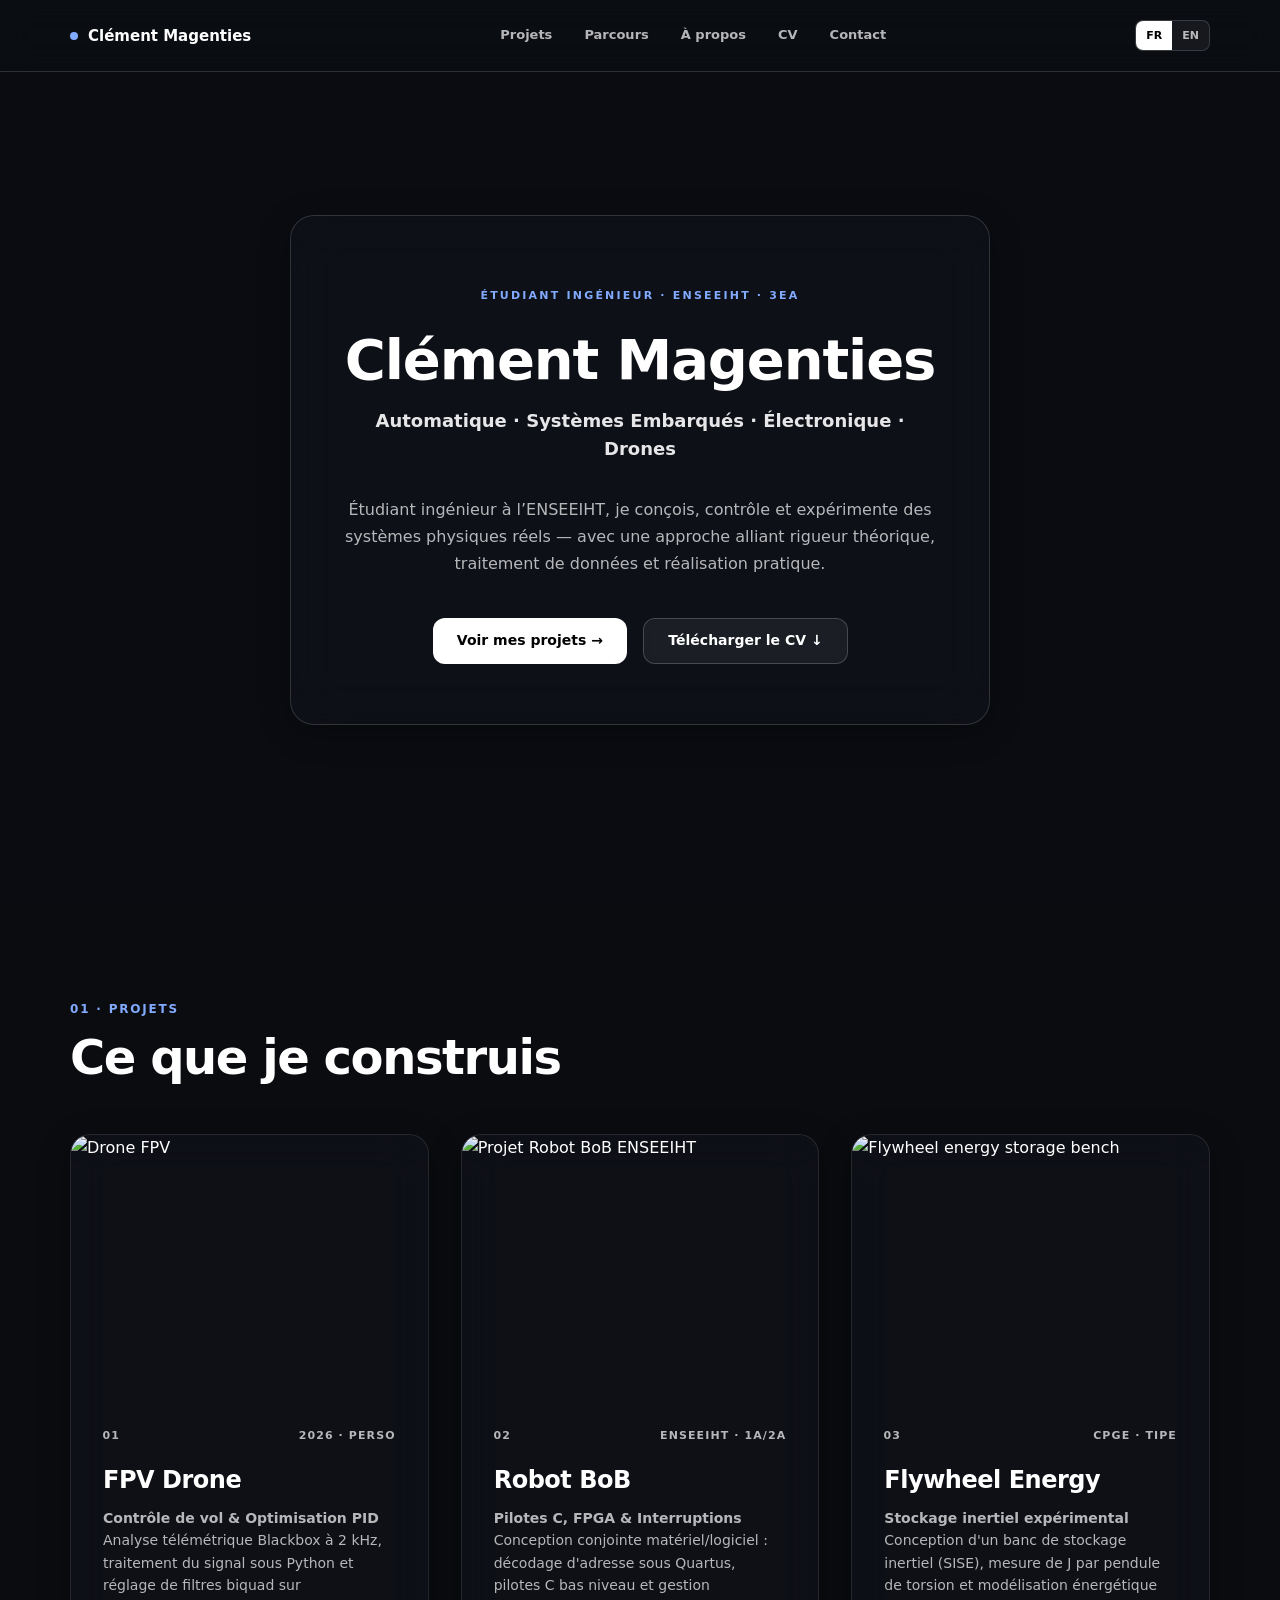
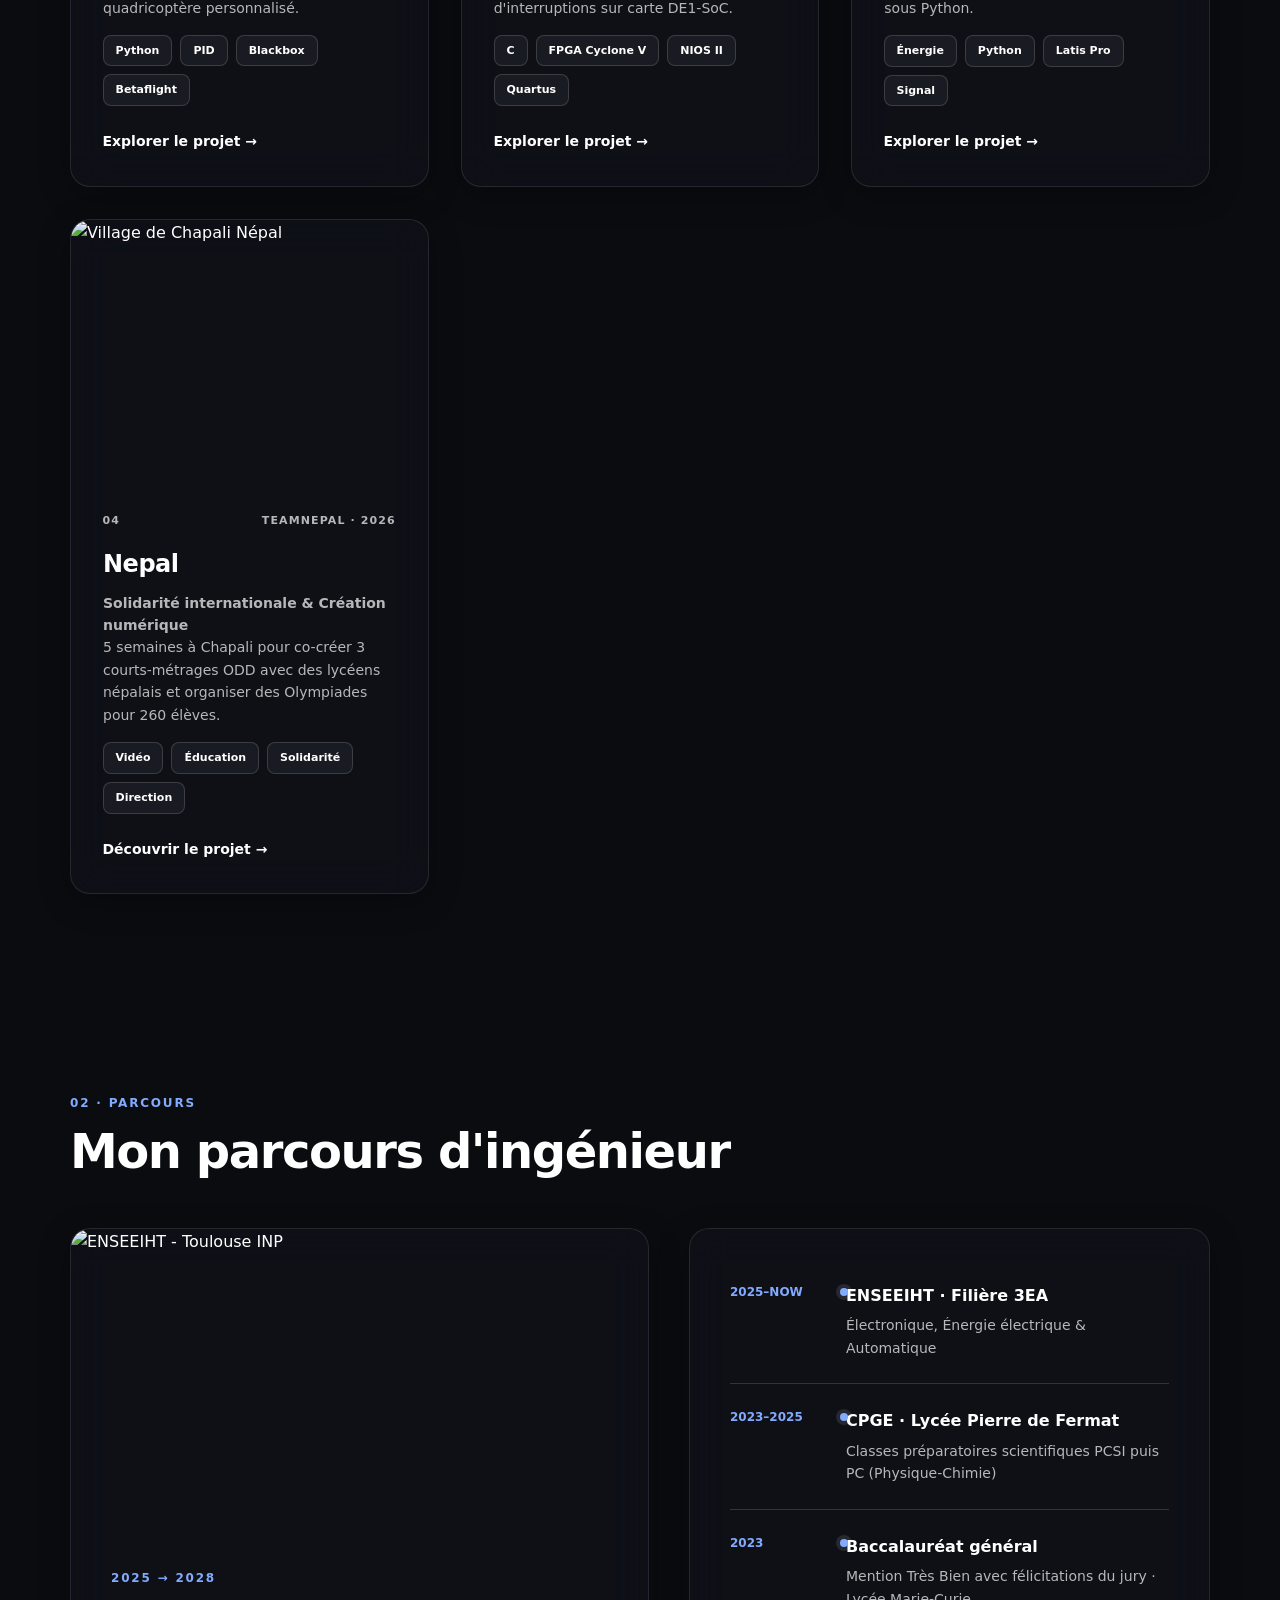
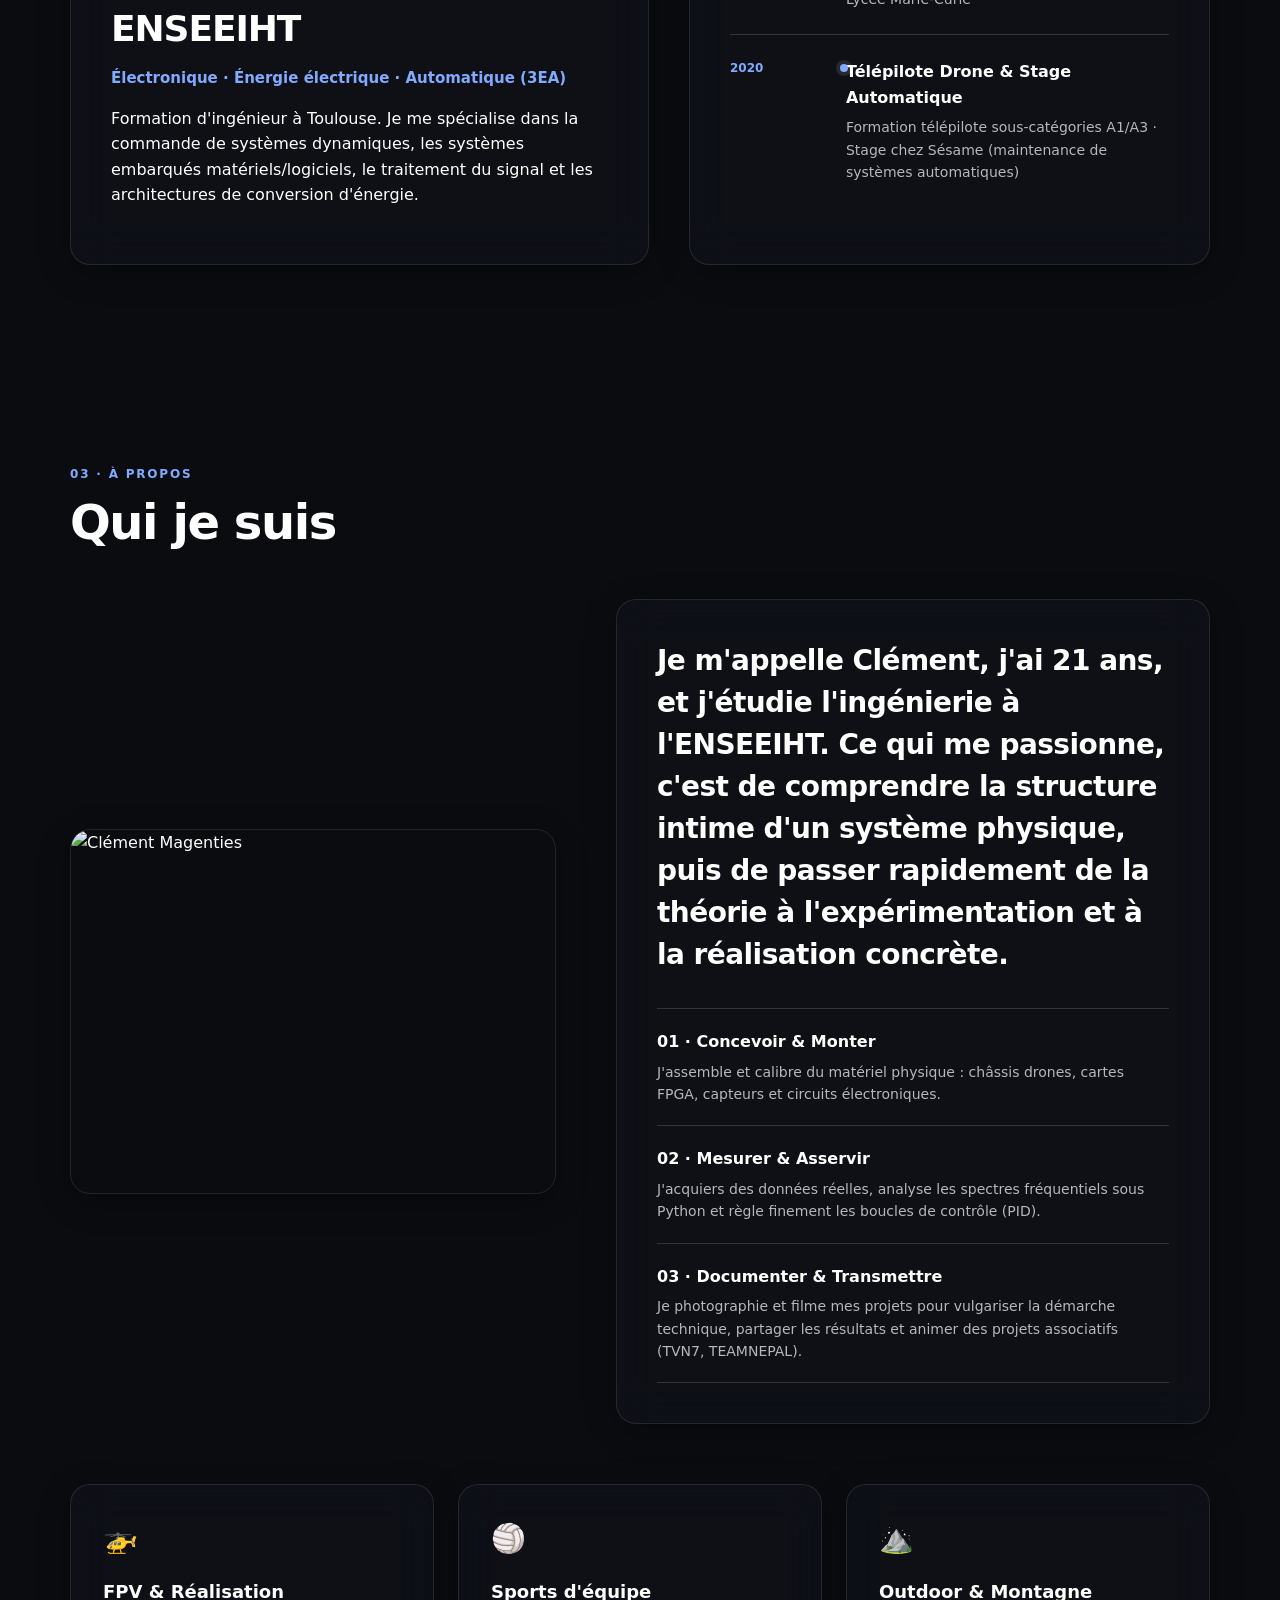
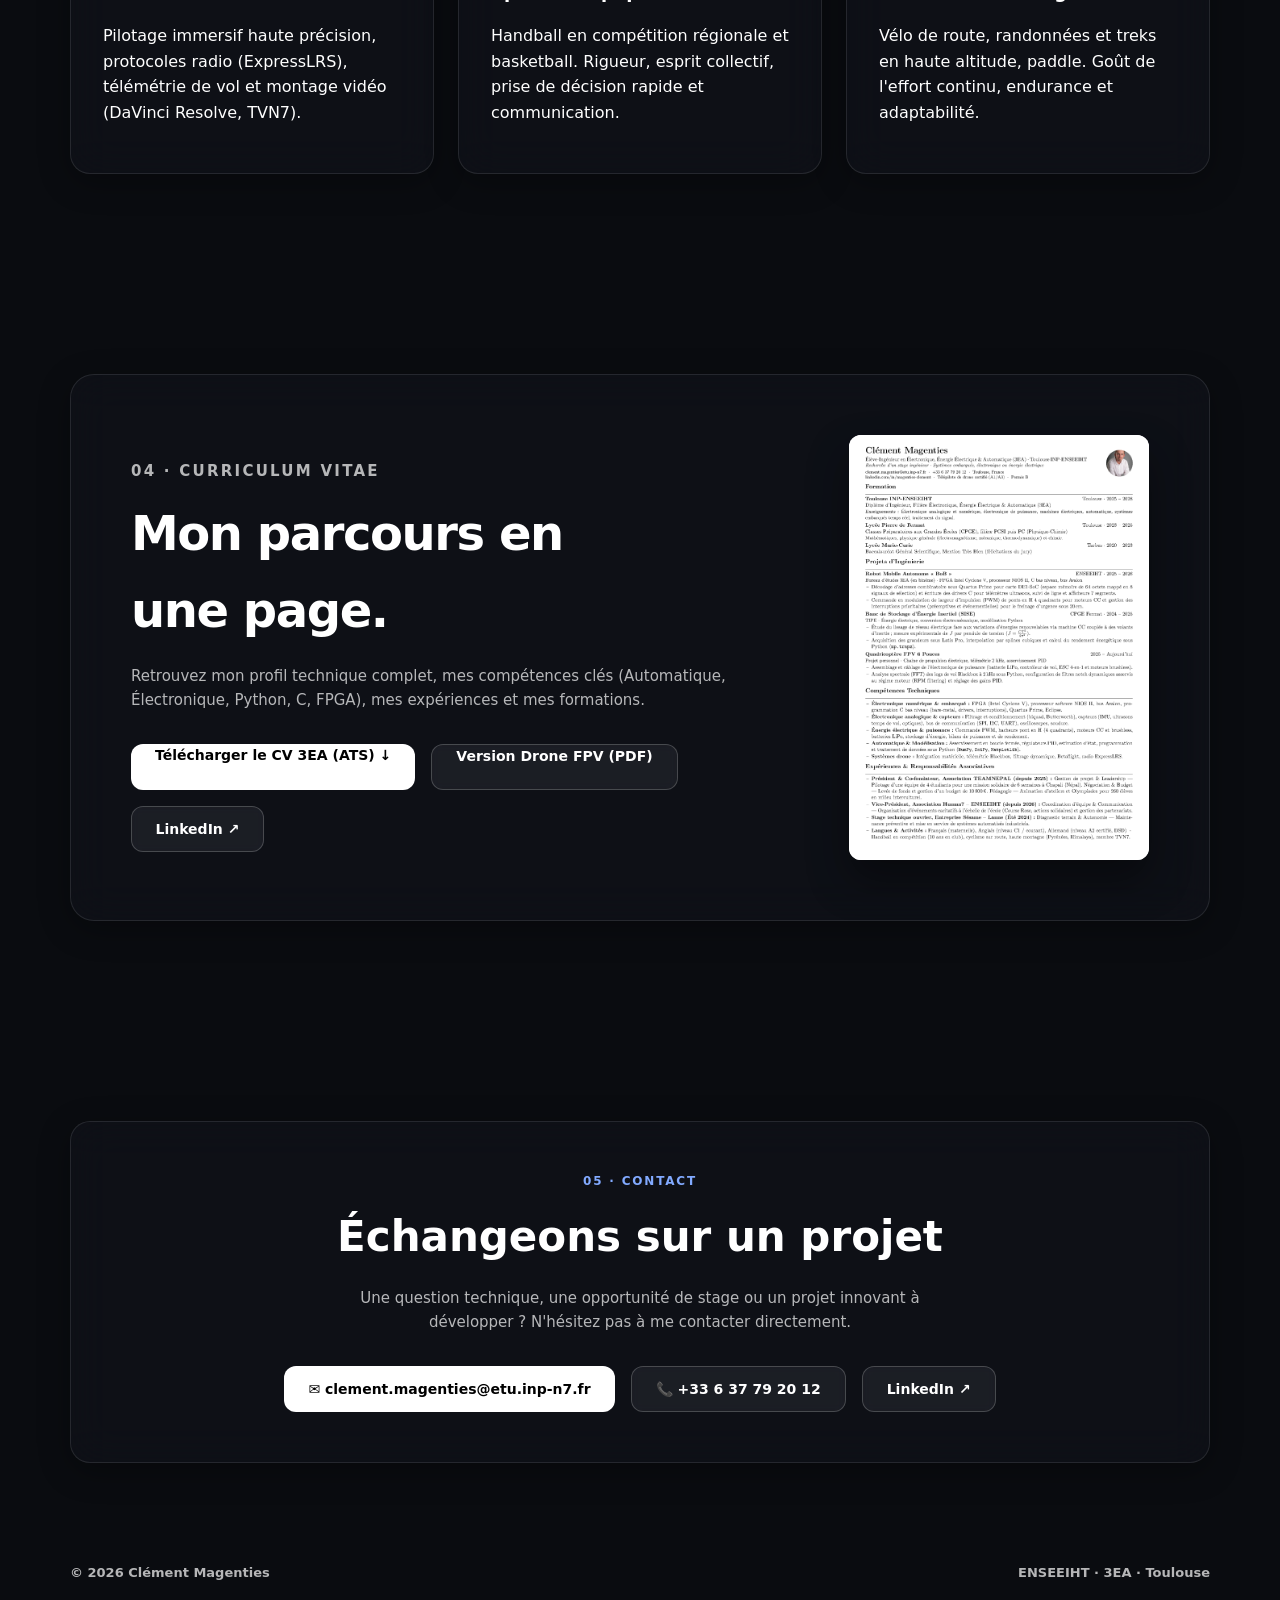
==== index.html @ 6affaea2 "Add files via upload" ====
<!doctype html>
<html lang="fr" class="lang-fr">
<head>
  <meta charset="utf-8">
  <meta name="viewport" content="width=device-width,initial-scale=1">
  <meta name="description" content="Portfolio de Clément Magenties — étudiant ingénieur à l'ENSEEIHT, 3EA. Automatique, systèmes embarqués, énergie et drones.">
  <title>Clément Magenties — Engineering Portfolio</title>
  <link rel="stylesheet" href="style.css">
</head>

<body>
  <!-- FOND VIDÉO GLOBAL -->
  <div class="site-bg">
    <video autoplay loop muted playsinline class="bg-video">
      <source src="mavideo.mp4" type="video/mp4">
    </video>
    <div class="bg-overlay"></div>
  </div>

  <header class="site-header">
    <a class="brand" href="#home" aria-label="Accueil">
      <span class="brand__dot"></span>
      <span>Clément Magenties</span>
    </a>
    <nav class="nav" aria-label="Navigation principale">
      <a href="#projects"><span data-lang="fr">Projets</span><span data-lang="en">Projects</span></a>
      <a href="#journey"><span data-lang="fr">Parcours</span><span data-lang="en">Journey</span></a>
      <a href="#about"><span data-lang="fr">À propos</span><span data-lang="en">About</span></a>
      <a href="#cv"><span data-lang="fr">CV</span><span data-lang="en">Resume</span></a>
      <a href="#contact"><span data-lang="fr">Contact</span><span data-lang="en">Contact</span></a>
    </nav>
    <div class="nav-actions">
      <div class="lang-switch" role="group" aria-label="Language switch">
        <button class="lang-btn" data-lang-switch="fr" aria-pressed="true">FR</button>
        <button class="lang-btn" data-lang-switch="en" aria-pressed="false">EN</button>
      </div>
    </div>
  </header>

  <main id="home">
    <!-- HERO -->
    <section class="hero-fullscreen">
      <div class="hero-glass reveal">
        <p class="hero__eyebrow">
          <span data-lang="fr">Étudiant Ingénieur · ENSEEIHT · 3EA</span>
          <span data-lang="en">Engineering Student · ENSEEIHT · 3EA</span>
        </p>
        
        <h1 class="hero__name">Clément Magenties</h1>
        
        <p class="hero__skills">
          <span data-lang="fr">Automatique · Systèmes Embarqués · Électronique · Drones</span>
          <span data-lang="en">Control Theory · Embedded Systems · Electronics · Drones</span>
        </p>

        <p class="hero__text">
          <span data-lang="fr">Étudiant ingénieur à l’ENSEEIHT, je conçois, contrôle et expérimente des systèmes physiques réels — avec une approche alliant rigueur théorique, traitement de données et réalisation pratique.</span>
          <span data-lang="en">Engineering student at ENSEEIHT, I design, control, and experiment with real-world physical systems — combining theoretical modeling, data processing, and hands-on implementation.</span>
        </p>

        <div class="hero__actions">
          <a class="button button--primary" href="#projects">
            <span data-lang="fr">Voir mes projets →</span><span data-lang="en">Explore my projects →</span>
          </a>
          <a class="button button--secondary" href="#cv">
            <span data-lang="fr">Télécharger le CV ↓</span><span data-lang="en">View Resume ↓</span>
          </a>
        </div>
      </div>
    </section>

    <!-- PROJETS -->
    <section id="projects" class="section projects">
      <div class="section-heading reveal">
        <p class="eyebrow">01 · <span data-lang="fr">PROJETS</span><span data-lang="en">PROJECTS</span></p>
        <h2><span data-lang="fr">Ce que je construis</span><span data-lang="en">What I build</span></h2>
      </div>

      <div class="projects-grid">
        <!-- 01 : FPV Drone -->
        <article class="project-card glass-panel reveal">
          <a class="project-card__media" href="drone.html" aria-label="Projet Drone FPV">
            <img src="https://images.unsplash.com/photo-1581458925206-8d197607a9ee?auto=format&fit=crop&w=800&q=80" alt="Drone FPV">
          </a>
          <div class="project-card__body">
            <div class="project-card__meta"><span>01</span><span>2026 · PERSO</span></div>
            <h3>FPV Drone</h3>
            <p class="project-card__subtitle">
              <span data-lang="fr">Contrôle de vol & Optimisation PID</span>
              <span data-lang="en">Flight Control & PID Optimization</span>
            </p>
            <p>
              <span data-lang="fr">Analyse télémétrique Blackbox à 2 kHz, traitement du signal sous Python et réglage de filtres biquad sur quadricoptère personnalisé.</span>
              <span data-lang="en">2 kHz Blackbox telemetry analysis, Python signal processing, and biquad filter tuning on a custom quadcopter.</span>
            </p>
            <div class="tags">
              <span>Python</span>
              <span>PID</span>
              <span>Blackbox</span>
              <span>Betaflight</span>
            </div>
            <a class="text-link" href="drone.html">
              <span data-lang="fr">Explorer le projet →</span>
              <span data-lang="en">Explore project →</span>
            </a>
          </div>
        </article>

        <!-- 02 : Robot BoB -->
        <article class="project-card glass-panel reveal reveal--delay">
          <a class="project-card__media" href="c-project.html" aria-label="Projet Robot BoB">
            <img src="robot_bob.jpg" alt="Projet Robot BoB ENSEEIHT">
          </a>
          <div class="project-card__body">
            <div class="project-card__meta"><span>02</span><span>ENSEEIHT · 1A/2A</span></div>
            <h3>Robot BoB</h3>
            <p class="project-card__subtitle">
              <span data-lang="fr">Pilotes C, FPGA & Interruptions</span>
              <span data-lang="en">Low-Level C Drivers, FPGA & Interrupts</span>
            </p>
            <p>
              <span data-lang="fr">Conception conjointe matériel/logiciel : décodage d'adresse sous Quartus, pilotes C bas niveau et gestion d'interruptions sur carte DE1-SoC.</span>
              <span data-lang="en">Hardware/software co-design: address decoding in Quartus, low-level C drivers, and interrupt handling on a DE1-SoC board.</span>
            </p>
            <div class="tags">
              <span>C</span>
              <span>FPGA Cyclone V</span>
              <span>NIOS II</span>
              <span>Quartus</span>
            </div>
            <a class="text-link" href="c-project.html">
              <span data-lang="fr">Explorer le projet →</span>
              <span data-lang="en">Explore project →</span>
            </a>
          </div>
        </article>

        <!-- 03 : Flywheel -->
        <article class="project-card glass-panel reveal">
          <a class="project-card__media" href="flywheel.html" aria-label="Projet Volant d'inertie">
            <img src="project.jpg" alt="Flywheel energy storage bench">
          </a>
          <div class="project-card__body">
            <div class="project-card__meta"><span>03</span><span>CPGE · TIPE</span></div>
            <h3>Flywheel Energy</h3>
            <p class="project-card__subtitle">
              <span data-lang="fr">Stockage inertiel expérimental</span>
              <span data-lang="en">Experimental Flywheel Storage</span>
            </p>
            <p>
              <span data-lang="fr">Conception d'un banc de stockage inertiel (SISE), mesure de J par pendule de torsion et modélisation énergétique sous Python.</span>
              <span data-lang="en">Design of an experimental flywheel energy storage bench (FESS), moment of inertia characterization, and Python modeling.</span>
            </p>
            <div class="tags">
              <span>Énergie</span>
              <span>Python</span>
              <span>Latis Pro</span>
              <span>Signal</span>
            </div>
            <a class="text-link" href="flywheel.html">
              <span data-lang="fr">Explorer le projet →</span>
              <span data-lang="en">Explore project →</span>
            </a>
          </div>
        </article>

        <!-- 04 : TEAMNEPAL -->
        <article class="project-card glass-panel reveal reveal--delay">
          <a class="project-card__media" href="nepal.html" aria-label="Projet Solidaire Népal">
            <img src="nepal.jpg" alt="Village de Chapali Népal">
          </a>
          <div class="project-card__body">
            <div class="project-card__meta"><span>04</span><span>TEAMNEPAL · 2026</span></div>
            <h3>Nepal</h3>
            <p class="project-card__subtitle">
              <span data-lang="fr">Solidarité internationale & Création numérique</span>
              <span data-lang="en">International Solidarity & Digital Storytelling</span>
            </p>
            <p>
              <span data-lang="fr">5 semaines à Chapali pour co-créer 3 courts-métrages ODD avec des lycéens népalais et organiser des Olympiades pour 260 élèves.</span>
              <span data-lang="en">5 weeks in Chapali co-creating 3 SDG short films with students at Victor Hugo School and hosting Olympics for 260 pupils.</span>
            </p>
            <div class="tags">
              <span>Vidéo</span>
              <span>Éducation</span>
              <span>Solidarité</span>
              <span>Direction</span>
            </div>
            <a class="text-link" href="nepal.html">
              <span data-lang="fr">Découvrir le projet →</span>
              <span data-lang="en">Discover project →</span>
            </a>
          </div>
        </article>
      </div>
    </section>

    <!-- JOURNEY -->
    <section id="journey" class="section journey">
      <div class="section-heading reveal">
        <p class="eyebrow">02 · <span data-lang="fr">PARCOURS</span><span data-lang="en">JOURNEY</span></p>
        <h2><span data-lang="fr">Mon parcours d'ingénieur</span><span data-lang="en">My engineering journey</span></h2>
      </div>

      <div class="journey-grid">
        <article class="journey-school glass-panel reveal">
          <div class="journey-school__image">
            <img src="n7.png" alt="ENSEEIHT - Toulouse INP">
          </div>
          <div class="journey-school__content">
            <p class="eyebrow">2025 → 2028</p>
            <h3>ENSEEIHT</h3>
            <p class="journey-school__title">
              <span data-lang="fr">Électronique · Énergie électrique · Automatique (3EA)</span>
              <span data-lang="en">Electronics, Electrical Energy & Automation (3EA)</span>
            </p>
            <p>
              <span data-lang="fr">Formation d'ingénieur à Toulouse. Je me spécialise dans la commande de systèmes dynamiques, les systèmes embarqués matériels/logiciels, le traitement du signal et les architectures de conversion d'énergie.</span>
              <span data-lang="en">Engineering studies in Toulouse. I specialize in dynamic system control, hardware/software embedded systems, signal processing, and power conversion architectures.</span>
            </p>
          </div>
        </article>

        <div class="timeline glass-panel reveal reveal--delay">
          <div class="timeline-item">
            <span class="timeline-year">2025–NOW</span>
            <div>
              <h3><span data-lang="fr">ENSEEIHT · Filière 3EA</span><span data-lang="en">ENSEEIHT · 3EA Major</span></h3>
              <p><span data-lang="fr">Électronique, Énergie électrique & Automatique</span><span data-lang="en">Electronics, Electrical Power & Control Systems</span></p>
            </div>
          </div>
          <div class="timeline-item">
            <span class="timeline-year">2023–2025</span>
            <div>
              <h3><span data-lang="fr">CPGE · Lycée Pierre de Fermat</span><span data-lang="en">CPGE · Pierre de Fermat High School</span></h3>
              <p><span data-lang="fr">Classes préparatoires scientifiques PCSI puis PC (Physique-Chimie)</span><span data-lang="en">Intensive prep classes PCSI & PC (Physics-Chemistry)</span></p>
            </div>
          </div>
          <div class="timeline-item">
            <span class="timeline-year">2023</span>
            <div>
              <h3><span data-lang="fr">Baccalauréat général</span><span data-lang="en">French General Baccalaureate</span></h3>
              <p><span data-lang="fr">Mention Très Bien avec félicitations du jury · Lycée Marie-Curie</span><span data-lang="en">Highest Honors with jury congratulations · Lycée Marie-Curie</span></p>
            </div>
          </div>
          <div class="timeline-item">
            <span class="timeline-year">2020</span>
            <div>
              <h3><span data-lang="fr">Télépilote Drone & Stage Automatique</span><span data-lang="en">Drone Pilot & Automation Internship</span></h3>
              <p><span data-lang="fr">Formation télépilote sous-catégories A1/A3 · Stage chez Sésame (maintenance de systèmes automatiques)</span><span data-lang="en">A1/A3 drone pilot certification · Internship at Sésame (automation systems maintenance)</span></p>
            </div>
          </div>
        </div>
      </div>
    </section>

    <!-- ABOUT -->
    <section id="about" class="section about">
      <div class="section-heading reveal">
        <p class="eyebrow">03 · <span data-lang="fr">À PROPOS</span><span data-lang="en">ABOUT ME</span></p>
        <h2><span data-lang="fr">Qui je suis</span><span data-lang="en">Who I am</span></h2>
      </div>

      <div class="about-grid">
        <div class="about-photo reveal">
          <img src="moi.png" alt="Clément Magenties">
        </div>

        <div class="about-copy glass-panel reveal reveal--delay" style="padding: 40px; border-radius: 20px;">
          <p class="about-intro">
            <span data-lang="fr">Je m'appelle Clément, j'ai 21 ans, et j'étudie l'ingénierie à l'ENSEEIHT. Ce qui me passionne, c'est de comprendre la structure intime d'un système physique, puis de passer rapidement de la théorie à l'expérimentation et à la réalisation concrète.</span>
            <span data-lang="en">I'm Clément, 21 years old, studying engineering at ENSEEIHT. What drives me is understanding physical systems from the ground up, then bridging theory with rigorous testing and hands-on building.</span>
          </p>
          <div class="values">
            <div class="value">
              <h3><span data-lang="fr">01 · Concevoir & Monter</span><span data-lang="en">01 · Build & Prototype</span></h3>
              <p><span data-lang="fr">J'assemble et calibre du matériel physique : châssis drones, cartes FPGA, capteurs et circuits électroniques.</span><span data-lang="en">I assemble and calibrate physical hardware: custom drone frames, FPGA boards, sensors, and electronic circuits.</span></p>
            </div>
            <div class="value">
              <h3><span data-lang="fr">02 · Mesurer & Asservir</span><span data-lang="en">02 · Measure & Control</span></h3>
              <p><span data-lang="fr">J'acquiers des données réelles, analyse les spectres fréquentiels sous Python et règle finement les boucles de contrôle (PID).</span><span data-lang="en">I acquire real sensor data, analyze frequency spectra in Python, and fine-tune feedback control loops (PID).</span></p>
            </div>
            <div class="value">
              <h3><span data-lang="fr">03 · Documenter & Transmettre</span><span data-lang="en">03 · Document & Share</span></h3>
              <p><span data-lang="fr">Je photographie et filme mes projets pour vulgariser la démarche technique, partager les résultats et animer des projets associatifs (TVN7, TEAMNEPAL).</span><span data-lang="en">I photograph and produce videos to communicate technical approaches, share results, and lead community projects (TVN7, TEAMNEPAL).</span></p>
            </div>
          </div>
        </div>
      </div>

      <div class="personal-grid reveal">
        <div class="personal-card glass-panel">
          <span class="personal-icon">🚁</span>
          <h3><span data-lang="fr">FPV & Réalisation</span><span data-lang="en">FPV & Video</span></h3>
          <p><span data-lang="fr">Pilotage immersif haute précision, protocoles radio (ExpressLRS), télémétrie de vol et montage vidéo (DaVinci Resolve, TVN7).</span><span data-lang="en">High-precision immersive flying, radio protocols (ExpressLRS), flight telemetry, and video editing (DaVinci Resolve, TVN7).</span></p>
        </div>
        <div class="personal-card glass-panel">
          <span class="personal-icon">🏐</span>
          <h3><span data-lang="fr">Sports d'équipe</span><span data-lang="en">Team Sports</span></h3>
          <p><span data-lang="fr">Handball en compétition régionale et basketball. Rigueur, esprit collectif, prise de décision rapide et communication.</span><span data-lang="en">Regional competition handball and basketball. Team cohesion, discipline, rapid decision-making, and communication.</span></p>
        </div>
        <div class="personal-card glass-panel">
          <span class="personal-icon">⛰️</span>
          <h3><span data-lang="fr">Outdoor & Montagne</span><span data-lang="en">Outdoor & Mountains</span></h3>
          <p><span data-lang="fr">Vélo de route, randonnées et treks en haute altitude, paddle. Goût de l'effort continu, endurance et adaptabilité.</span><span data-lang="en">Road cycling, high-altitude trekking, and paddleboarding. Focus on endurance, resilience, and adaptability.</span></p>
        </div>
      </div>
    </section>

    <!-- CV -->
    <section id="cv" class="section">
      <div class="cv-card glass-panel reveal">
        <div>
          <p class="eyebrow">04 · <span data-lang="fr">CURRICULUM VITAE</span><span data-lang="en">RESUME</span></p>
          <h2><span data-lang="fr">Mon parcours en une page.</span><span data-lang="en">My journey on one page.</span></h2>
          <p>
            <span data-lang="fr">Retrouvez mon profil technique complet, mes compétences clés (Automatique, Électronique, Python, C, FPGA), mes expériences et mes formations.</span>
            <span data-lang="en">Explore my full technical resume, core skills (Control Theory, Electronics, Python, C, FPGA), practical experiences, and academic background.</span>
          </p>
          <div class="cv-actions">
            <a class="button button--primary" href="cv_clement_magenties_3ea_fr.pdf" download data-lang="fr">Télécharger le CV 3EA (ATS) ↓</a>
            <a class="button button--primary" href="cv_drone_swiss_en.pdf" download data-lang="en">Download Resume (EN) ↓</a>
            <a class="button button--secondary" href="cv_drone_swiss_fr.pdf" download data-lang="fr">Version Drone FPV (PDF)</a>
            <a class="button button--secondary" href="https://www.linkedin.com/in/magenties-clement/" target="_blank" rel="noopener">LinkedIn ↗</a>
          </div>
        </div>
        <a class="cv-preview" href="cv_clement_magenties_3ea_fr.pdf" target="_blank" rel="noopener" aria-label="Aperçu du CV">
          <img class="cv-img" data-lang="fr" src="cv_preview_3ea_fr.png" alt="Aperçu du CV de Clément Magenties">
          <img class="cv-img" data-lang="en" src="cv_preview_drone_en.png" alt="Resume preview of Clément Magenties">
        </a>
      </div>
    </section>

    <!-- CONTACT -->
    <section id="contact" class="section">
      <div class="glass-panel reveal" style="padding: 50px 40px; border-radius: var(--radius); text-align: center;">
        <p class="eyebrow">05 · <span data-lang="fr">CONTACT</span><span data-lang="en">CONTACT</span></p>
        <h2 style="margin: 0 0 16px; font-size: clamp(28px, 3.5vw, 42px);">
          <span data-lang="fr">Échangeons sur un projet</span>
          <span data-lang="en">Let's connect</span>
        </h2>
        <p style="max-width: 620px; margin: 0 auto 32px; color: var(--muted); font-size: 15px;">
          <span data-lang="fr">Une question technique, une opportunité de stage ou un projet innovant à développer ? N'hésitez pas à me contacter directement.</span>
          <span data-lang="en">Have a technical question, an internship opportunity, or an innovative project to build? Feel free to reach out directly.</span>
        </p>
        <div style="display: flex; gap: 16px; justify-content: center; flex-wrap: wrap;">
          <a class="button button--primary" href="mailto:clement.magenties@etu.inp-n7.fr">
            <span>✉ clement.magenties@etu.inp-n7.fr</span>
          </a>
          <a class="button button--secondary" href="tel:+33637792012">
            <span>📞 +33 6 37 79 20 12</span>
          </a>
          <a class="button button--secondary" href="https://www.linkedin.com/in/magenties-clement/" target="_blank" rel="noopener">
            <span>LinkedIn ↗</span>
          </a>
        </div>
      </div>
    </section>
  </main>

  <footer class="footer section" style="padding-top:0;">
    <span>© 2026 Clément Magenties</span>
    <span>ENSEEIHT · 3EA · Toulouse</span>
  </footer>

  <script>
    (() => {
      const root = document.documentElement;
      const buttons = document.querySelectorAll("[data-lang-switch]");
      function setLang(lang) {
        root.classList.toggle("lang-fr", lang === "fr");
        root.classList.toggle("lang-en", lang === "en");
        buttons.forEach(btn => btn.setAttribute("aria-pressed", String(btn.dataset.langSwitch === lang)));
        document.documentElement.lang = lang;
        try { localStorage.setItem("portfolio_lang", lang); } catch (e) {}
      }
      buttons.forEach(btn => btn.addEventListener("click", () => setLang(btn.dataset.langSwitch)));
      const savedLang = localStorage.getItem("portfolio_lang") || "fr";
      setLang(savedLang);

      const revealElements = document.querySelectorAll(".reveal");
      if ("IntersectionObserver" in window) {
        const observer = new IntersectionObserver(entries => {
          entries.forEach(entry => {
            if (entry.isIntersecting) { entry.target.classList.add("is-visible"); observer.unobserve(entry.target); }
          });
        }, { threshold: 0.1 });
        revealElements.forEach(el => observer.observe(el));
      } else { revealElements.forEach(el => el.classList.add("is-visible")); }
    })();
  </script>
</body>
</html>
---- style.css ----
/* =========================================
   VARIABLES ET BASE (DARK GLASS THEME)
   ========================================= */
:root {
  --bg: #0a0c10;
  --ink: #ffffff;
  --muted: rgba(255, 255, 255, 0.7);
  --line: rgba(255, 255, 255, 0.15);
  --accent: #82aaff;
  --radius: 20px;
  --max: 1140px;
  --shadow-glass: 0 8px 32px rgba(0, 0, 0, 0.3);
}

* { box-sizing: border-box; }
html { scroll-behavior: smooth; }
body {
  margin: 0;
  font-family: Inter, ui-sans-serif, system-ui, -apple-system, sans-serif;
  color: var(--ink);
  background: var(--bg);
  line-height: 1.6;
}
img { max-width: 100%; display: block; }
a { color: inherit; text-decoration: none; }
button { font: inherit; }

[data-lang] { display: none !important; }
.lang-fr [data-lang="fr"] { display: revert !important; }
.lang-en [data-lang="en"] { display: revert !important; }

/* =========================================
   BACKGROUND GLOBAL (VIDÉO)
   ========================================= */
.site-bg {
  position: fixed;
  inset: 0;
  z-index: -1;
  overflow: hidden;
  background: var(--bg); /* Couleur de secours si la vidéo met du temps à charger */
}

.bg-video {
  width: 100%;
  height: 100%;
  object-fit: cover; /* Permet à la vidéo de toujours remplir l'écran sans se déformer */
  pointer-events: none; /* Empêche de cliquer sur la vidéo (pause, etc) */
}

.bg-overlay {
  position: absolute;
  inset: 0;
  background: rgba(10, 12, 18, 0.75); /* Le filtre sombre essentiel pour le mode Glassmorphism */
}
/* =========================================
   HEADER (NAVIGATION)
   ========================================= */
.site-header {
  position: fixed; top: 0; z-index: 100;
  width: 100%; height: 72px;
  padding: 0 max(24px, calc((100% - var(--max)) / 2));
  display: flex; align-items: center; justify-content: space-between;
  gap: 24px; 
  background: rgba(15, 18, 25, 0.3);
  border-bottom: 1px solid var(--line);
  backdrop-filter: blur(16px);
  -webkit-backdrop-filter: blur(16px);
}
.brand {
  display: flex; align-items: center; gap: 10px;
  font-weight: 800; font-size: 15px; color: var(--ink);
}
.brand__dot { width: 8px; height: 8px; border-radius: 50%; background: var(--accent); }
.nav { display: flex; align-items: center; gap: 32px; }
.nav a, .nav-link {
  color: var(--muted); font-size: 13px; font-weight: 700; transition: color 0.3s ease;
}
.nav a:hover, .nav-link:hover { color: var(--accent); }
.nav-actions { display: flex; align-items: center; gap: 16px; }

.lang-switch {
  display: flex; border: 1px solid var(--line);
  border-radius: 8px; overflow: hidden; background: rgba(255,255,255,0.05);
}
.lang-btn {
  border: 0; background: transparent; color: var(--muted);
  padding: 6px 10px; font-size: 11px; font-weight: 800; cursor: pointer;
  transition: 0.3s;
}
.lang-btn[aria-pressed="true"] { background: var(--ink); color: #000; }

/* =========================================
   ÉLÉMENTS GLOBAUX & GLASSMORPHISM
   ========================================= */
.section { width: min(var(--max), calc(100% - 48px)); margin: 0 auto; padding: 100px 0; }
.section-heading { margin-bottom: 50px; }
.eyebrow {
  margin: 0 0 12px; color: var(--accent); font-size: 12px;
  font-weight: 800; letter-spacing: 0.15em; text-transform: uppercase;
}
.section-heading h2 { margin: 0; font-size: clamp(32px, 4vw, 48px); line-height: 1.1; letter-spacing: -0.03em; }

/* La classe magique qui applique le verre dépoli */
.glass-panel {
  background: rgba(20, 24, 33, 0.4);
  backdrop-filter: blur(20px);
  -webkit-backdrop-filter: blur(20px);
  border: 1px solid rgba(255, 255, 255, 0.1);
  box-shadow: var(--shadow-glass);
}

/* Boutons */
.button {
  display: inline-flex; align-items: center; justify-content: center; gap: 10px;
  min-height: 46px; padding: 0 24px; border-radius: 12px;
  font-weight: 700; font-size: 14px; transition: transform 0.3s ease, box-shadow 0.3s ease, background 0.3s;
}
.button--primary { background: #fff; color: #000; border: none; }
.button--primary:hover { transform: translateY(-3px); box-shadow: 0 10px 20px rgba(255,255,255,0.2); }
.button--secondary { background: rgba(255,255,255,0.05); border: 1px solid rgba(255,255,255,0.2); color: #fff; backdrop-filter: blur(5px); }
.button--secondary:hover { background: #fff; color: #000; transform: translateY(-3px); }

/* Tags */
.tags { display: flex; flex-wrap: wrap; gap: 8px; margin-top: 16px; }
.tags span {
  border: 1px solid var(--line); border-radius: 8px; padding: 6px 12px;
  color: var(--ink); font-size: 11px; font-weight: 700; background: rgba(255,255,255,0.05);
}

/* =========================================
   ACCUEIL : HERO GLASSMORPHISM
   ========================================= */
.hero-fullscreen {
  position: relative; width: 100%; min-height: 100vh;
  display: flex; align-items: center; justify-content: center;
}
.hero-glass {
  position: relative; z-index: 2;
  background: rgba(20, 24, 33, 0.4);
  backdrop-filter: blur(24px); -webkit-backdrop-filter: blur(24px);
  border: 1px solid rgba(255, 255, 255, 0.15);
  border-radius: 24px; padding: 60px 50px;
  max-width: 700px; text-align: center;
  box-shadow: var(--shadow-glass);
  margin-top: 40px; 
}
.hero__eyebrow { font-size: 11px; font-weight: 800; letter-spacing: 0.2em; text-transform: uppercase; color: var(--accent); margin-bottom: 24px; }
.hero__name { font-size: clamp(36px, 5vw, 56px); font-weight: 800; letter-spacing: -0.02em; margin: 0 0 16px 0; line-height: 1.1; }
.hero__skills { font-size: clamp(14px, 2vw, 18px); font-weight: 600; color: rgba(255, 255, 255, 0.9); margin: 0 0 32px 0; }
.hero__text { font-size: clamp(15px, 2vw, 16px); line-height: 1.7; color: var(--muted); margin: 0 0 40px 0; }
.hero__actions { display: flex; gap: 16px; justify-content: center; flex-wrap: wrap; }

/* =========================================
   GRILLE PROJETS
   ========================================= */
.projects-grid { display: grid; grid-template-columns: repeat(auto-fit, minmax(350px, 1fr)); gap: 32px; }
.project-card {
  border-radius: var(--radius); overflow: hidden;
  transition: transform 0.4s ease, border-color 0.4s ease;
}
.project-card:hover { transform: translateY(-8px); border-color: rgba(255,255,255,0.3); }
.project-card__media { position: relative; height: 260px; overflow: hidden; display: block;}
.project-card__media img { width: 100%; height: 100%; object-fit: cover; transition: transform 0.8s ease; }
.project-card:hover .project-card__media img { transform: scale(1.05); }
.project-card__body { padding: 32px; }
.project-card__meta { display: flex; justify-content: space-between; color: var(--muted); font-size: 11px; font-weight: 800; letter-spacing: 0.1em; }
.project-card h3 { margin: 16px 0 8px; font-size: 24px; letter-spacing: -0.02em; font-weight: 800; }
.project-card__subtitle { margin: 0 0 16px; color: var(--accent); font-size: 13px; font-weight: 700; }
.project-card__body p { margin: 0; color: var(--muted); font-size: 14px; line-height: 1.6; }
.text-link { display: inline-flex; gap: 8px; margin-top: 24px; color: var(--ink); font-size: 14px; font-weight: 700; transition: color 0.2s; }
.text-link:hover { color: var(--accent); }

.code-placeholder {
  width: 100%; height: 100%; background: rgba(0,0,0,0.5); color: #fff;
  display: flex; flex-direction: column; align-items: center; justify-content: center; font-family: monospace;
}
.code-placeholder .code-icon { font-size: 36px; color: var(--accent); margin-bottom: 8px; font-weight: bold; }

/* =========================================
   AUTRES SECTIONS (PARCOURS, ABOUT)
   ========================================= */
.journey-grid { display: grid; grid-template-columns: 1fr 0.9fr; gap: 40px; }
.journey-school { border-radius: var(--radius); overflow: hidden; }
.journey-school__image { height: 300px; overflow: hidden; }
.journey-school__image img { width: 100%; height: 100%; object-fit: cover; }
.journey-school__content { padding: 40px; }
.journey-school__content h3 { margin: 0; font-size: 36px; letter-spacing: -0.03em; font-weight: 800;}
.journey-school__title { margin: 8px 0 16px; color: var(--accent); font-weight: 700; font-size: 15px; }

.timeline { padding: 30px 40px; border-radius: var(--radius); }
.timeline-item { position: relative; display: grid; grid-template-columns: 100px 1fr; gap: 16px; padding: 24px 0; border-bottom: 1px solid var(--line); }
.timeline-item:last-child { border-bottom: 0; }
.timeline-item:before { content: ""; position: absolute; left: 110px; top: 29px; width: 8px; height: 8px; border-radius: 50%; background: var(--accent); box-shadow: 0 0 0 4px rgba(255,255,255,0.1); }
.timeline-year { color: var(--accent); font-size: 12px; font-weight: 800; }
.timeline-item h3 { margin: 0 0 6px; font-size: 16px; font-weight: 800; }
.timeline-item p { margin: 0; color: var(--muted); font-size: 14px; }

.about-grid { display: grid; grid-template-columns: 0.9fr 1.1fr; gap: 60px; align-items: center; }
.about-photo { border-radius: var(--radius); overflow: hidden; box-shadow: var(--shadow-glass); border: 1px solid rgba(255,255,255,0.1); }
.about-photo img { width: 100%; aspect-ratio: 4/3; object-fit: cover; }
.about-intro { margin: 0 0 32px; font-size: clamp(20px, 2.5vw, 28px); line-height: 1.5; letter-spacing: -0.02em; font-weight: 600; color: var(--ink);}
.values { border-top: 1px solid var(--line); }
.value { padding: 20px 0; border-bottom: 1px solid var(--line); }
.value h3 { margin: 0; font-size: 16px; font-weight: 800; color: var(--ink); }
.value p { margin: 6px 0 0; color: var(--muted); font-size: 14px; }

.personal-grid { display: grid; grid-template-columns: repeat(auto-fit, minmax(280px, 1fr)); gap: 24px; margin-top: 60px; }
.personal-card { padding: 32px; border-radius: var(--radius); transition: transform 0.3s, border-color 0.3s; }
.personal-card:hover { transform: translateY(-5px); border-color: rgba(255,255,255,0.3); }
.personal-icon { font-size: 28px; display: block; margin-bottom: 16px;}
.personal-card h3 { margin: 0 0 8px; font-size: 18px; font-weight: 800; }

.cv-card { display: grid; grid-template-columns: 1fr 300px; gap: 40px; align-items: center; padding: 60px; border-radius: 24px; }
.cv-card h2 { max-width: 500px; margin: 0; font-size: clamp(32px, 4vw, 48px); letter-spacing: -0.03em; font-weight: 800;}
.cv-card p { color: var(--muted); font-size: 15px; margin-top: 16px; line-height: 1.6;}
.cv-actions { display: flex; flex-wrap: wrap; gap: 16px; margin-top: 32px; }
.cv-preview { aspect-ratio: 210/297; background: #fff; border-radius: 12px; transition: transform 0.4s cubic-bezier(0.2, 0.8, 0.2, 1); box-shadow: 0 20px 40px rgba(0,0,0,0.4); overflow: hidden; display: block; }
.cv-preview:hover { transform: translateY(-10px) rotate(2deg) scale(1.02); }
.cv-img { width: 100%; height: 100%; object-fit: cover; display: block; }

.footer { display: flex; justify-content: space-between; color: var(--muted); font-size: 13px; font-weight: 600; padding: 32px 0 40px; }

/* =========================================
   PAGES PROJETS : ARCHITECTURE NARRATIVE
   ========================================= */
.project-header-bg {
  position: relative; width: 100%; min-height: 70vh;
  display: flex; flex-direction: column; justify-content: center; align-items: center;
  background-size: cover; background-position: center; background-attachment: fixed;
  text-align: center; padding: 100px 20px;
}
.project-header-bg::before {
  content: ''; position: absolute; inset: 0;
  background: linear-gradient(to bottom, rgba(10,12,18,0.4), rgba(10,12,18,0.9)); z-index: 1;
}
.project-header-content { position: relative; z-index: 2; max-width: 800px; }
.project-header-content h1 { font-size: clamp(40px, 6vw, 70px); font-weight: 800; letter-spacing: -0.03em; margin: 0 0 20px; line-height: 1.1;}
.project-header-content .hero__lead { font-size: clamp(16px, 2vw, 20px); color: rgba(255,255,255,0.9); }

.story-block {
  position: relative; width: 100%; min-height: 80vh;
  display: flex; align-items: center; padding: 5%;
  background-size: cover; background-position: center; background-attachment: fixed;
}
.story-block:nth-of-type(odd) { justify-content: flex-start; }
.story-block:nth-of-type(even) { justify-content: flex-end; }
.story-block::before {
  content: ''; position: absolute; inset: 0;
  background: rgba(10, 12, 18, 0.4); z-index: 1;
}

.story-card {
  position: relative; z-index: 2;
  background: rgba(20, 24, 33, 0.5); /* Verre dépoli sombre */
  backdrop-filter: blur(24px); -webkit-backdrop-filter: blur(24px);
  padding: 50px; border-radius: 24px;
  max-width: 550px; width: 100%;
  box-shadow: var(--shadow-glass);
  border: 1px solid rgba(255,255,255,0.15);
}
.story-num {
  font-size: 14px; font-weight: 900; color: var(--accent);
  letter-spacing: 0.2em; display: block; margin-bottom: 16px;
}
.story-card h2 {
  font-size: 32px; font-weight: 800; letter-spacing: -0.02em;
  margin: 0 0 24px 0; color: var(--ink); line-height: 1.2;
}
.story-card p { font-size: 16px; color: var(--muted); line-height: 1.7; margin-bottom: 20px; }
.story-card ul { padding-left: 20px; color: var(--muted); font-size: 15px; line-height: 1.7; }
.story-card li { margin-bottom: 8px; }

/* =========================================
   ANIMATIONS & RESPONSIVE
   ========================================= */
.reveal { opacity: 0; transform: translateY(30px); transition: opacity 0.8s ease, transform 0.8s cubic-bezier(0.2, 0.8, 0.2, 1); }
.reveal.is-visible { opacity: 1; transform: none; }
.reveal--delay { transition-delay: 0.15s; }

@media(max-width: 900px) {
  .hero-glass { padding: 40px 30px; margin: 20px; }
  .journey-grid, .about-grid, .cv-card { grid-template-columns: 1fr; gap: 40px; }
  .cv-card { padding: 40px 24px; }
  .story-block { padding: 10% 5%; }
  .timeline-item:before { display: none; }
  .timeline { padding-left: 0; border-left: none; }
}

@media(max-width: 680px) {
  .site-header { padding: 0 16px; height: 64px;} .nav { display: none; }
  .hero-glass { padding: 32px 20px; border-radius: 16px; }
  .timeline-item { grid-template-columns: 1fr; gap: 6px; }
  .cv-preview { width: 200px; margin: 0 auto; }
  .story-card { padding: 32px 24px; border-radius: 16px; }
  .project-header-bg { padding: 80px 20px 40px; min-height: 50vh; }
  .story-block { background-attachment: scroll; } 
}
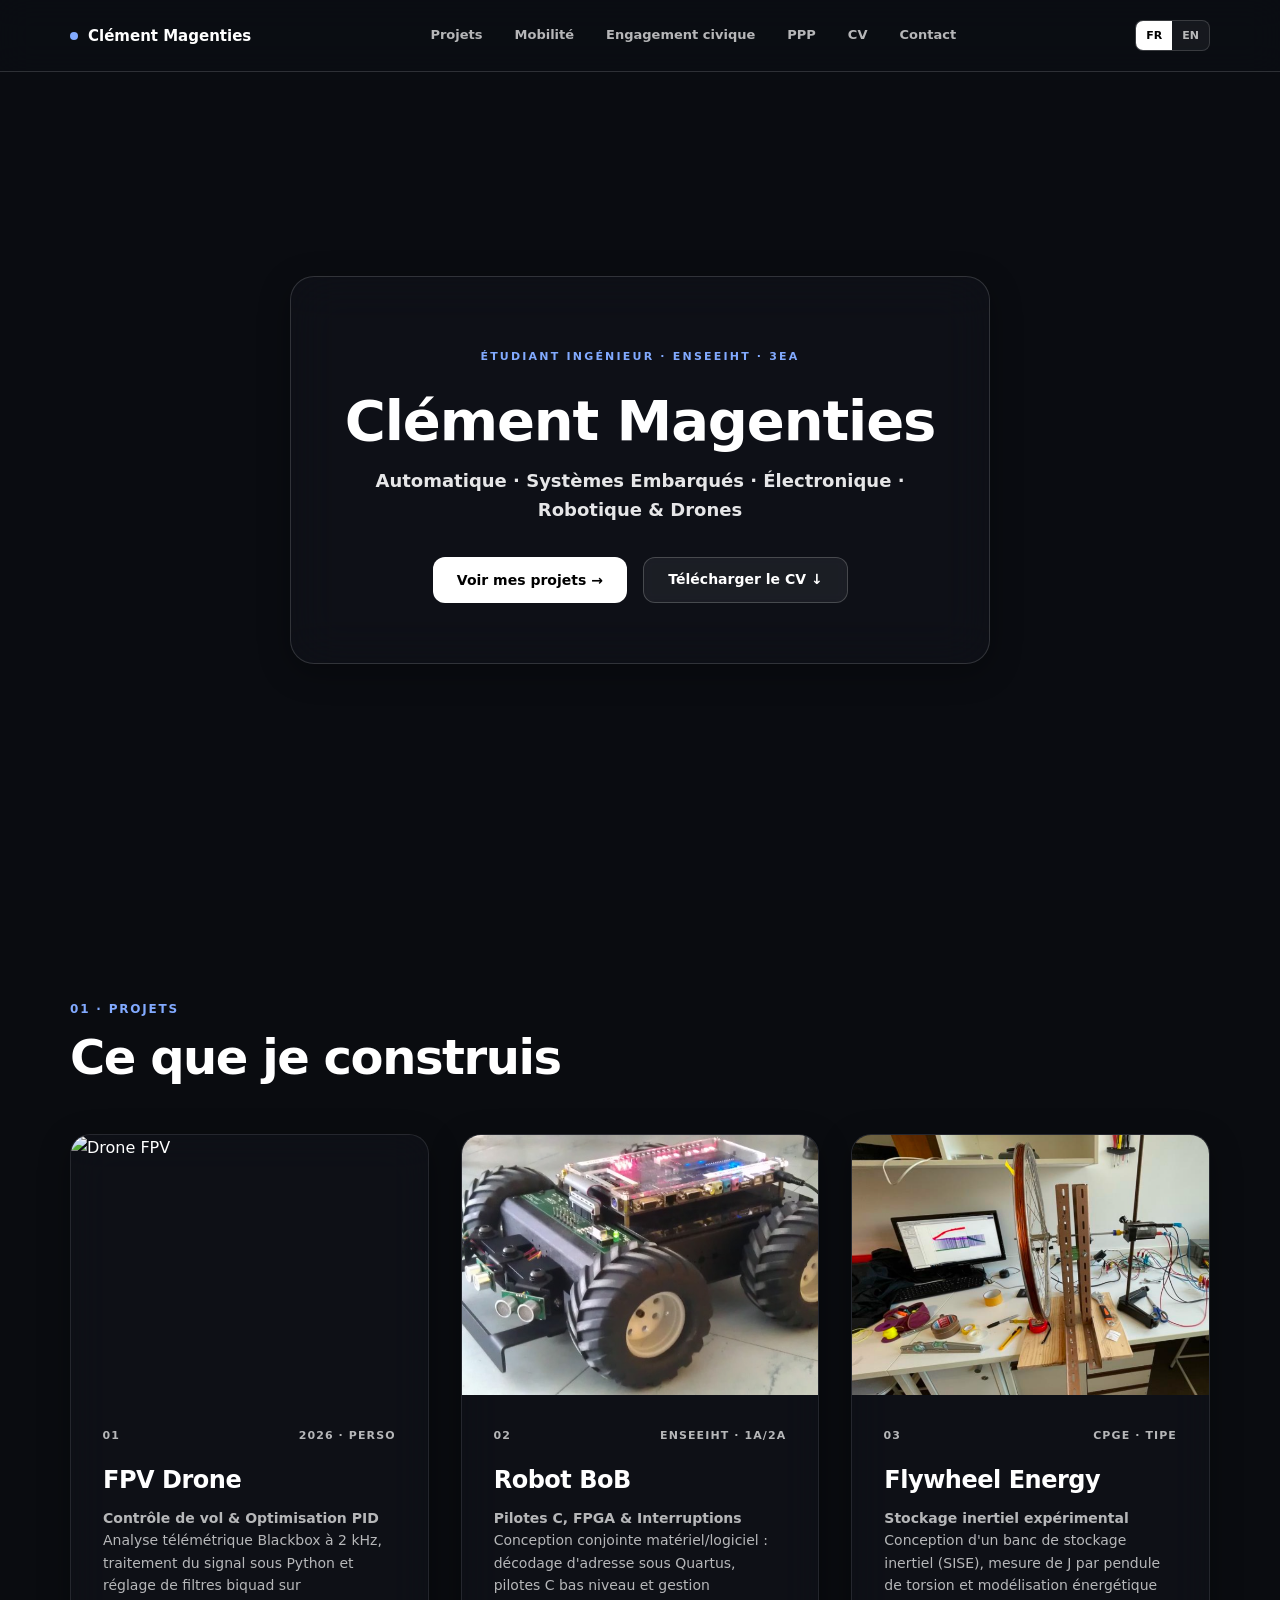
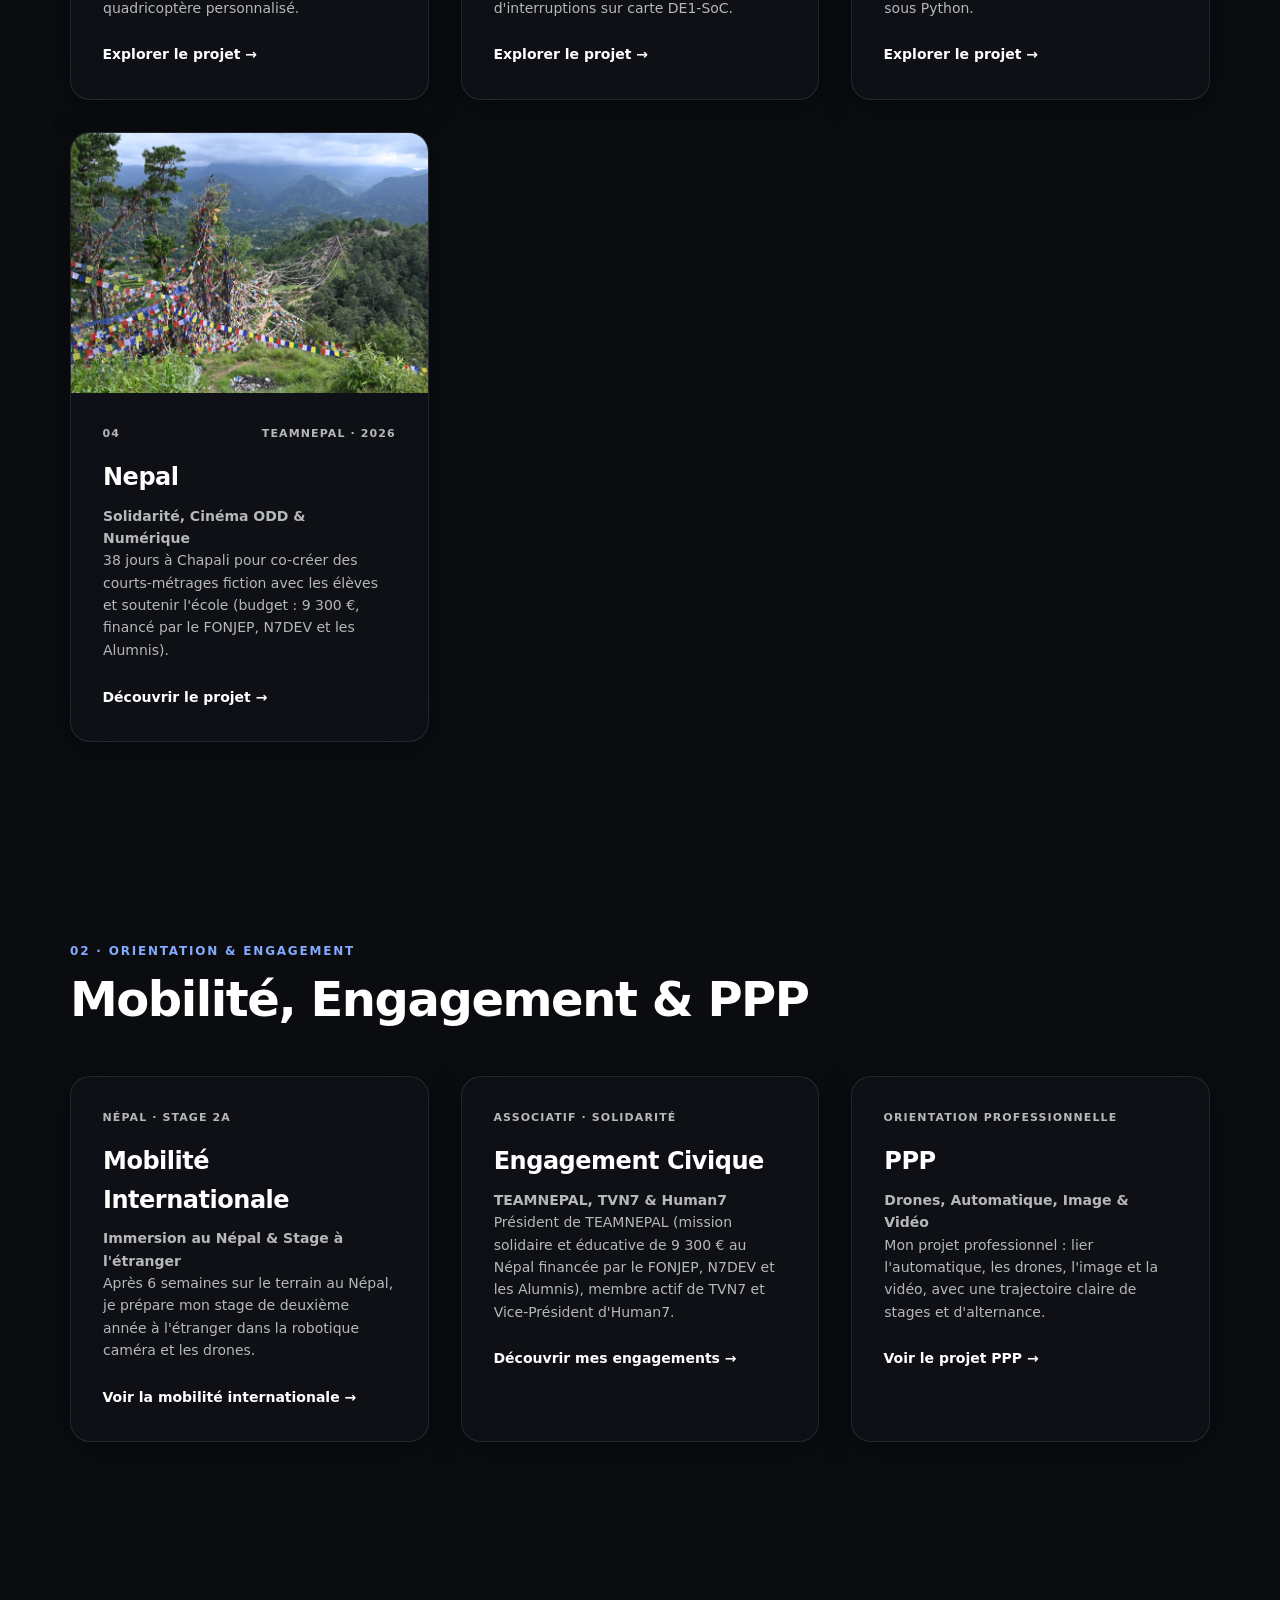
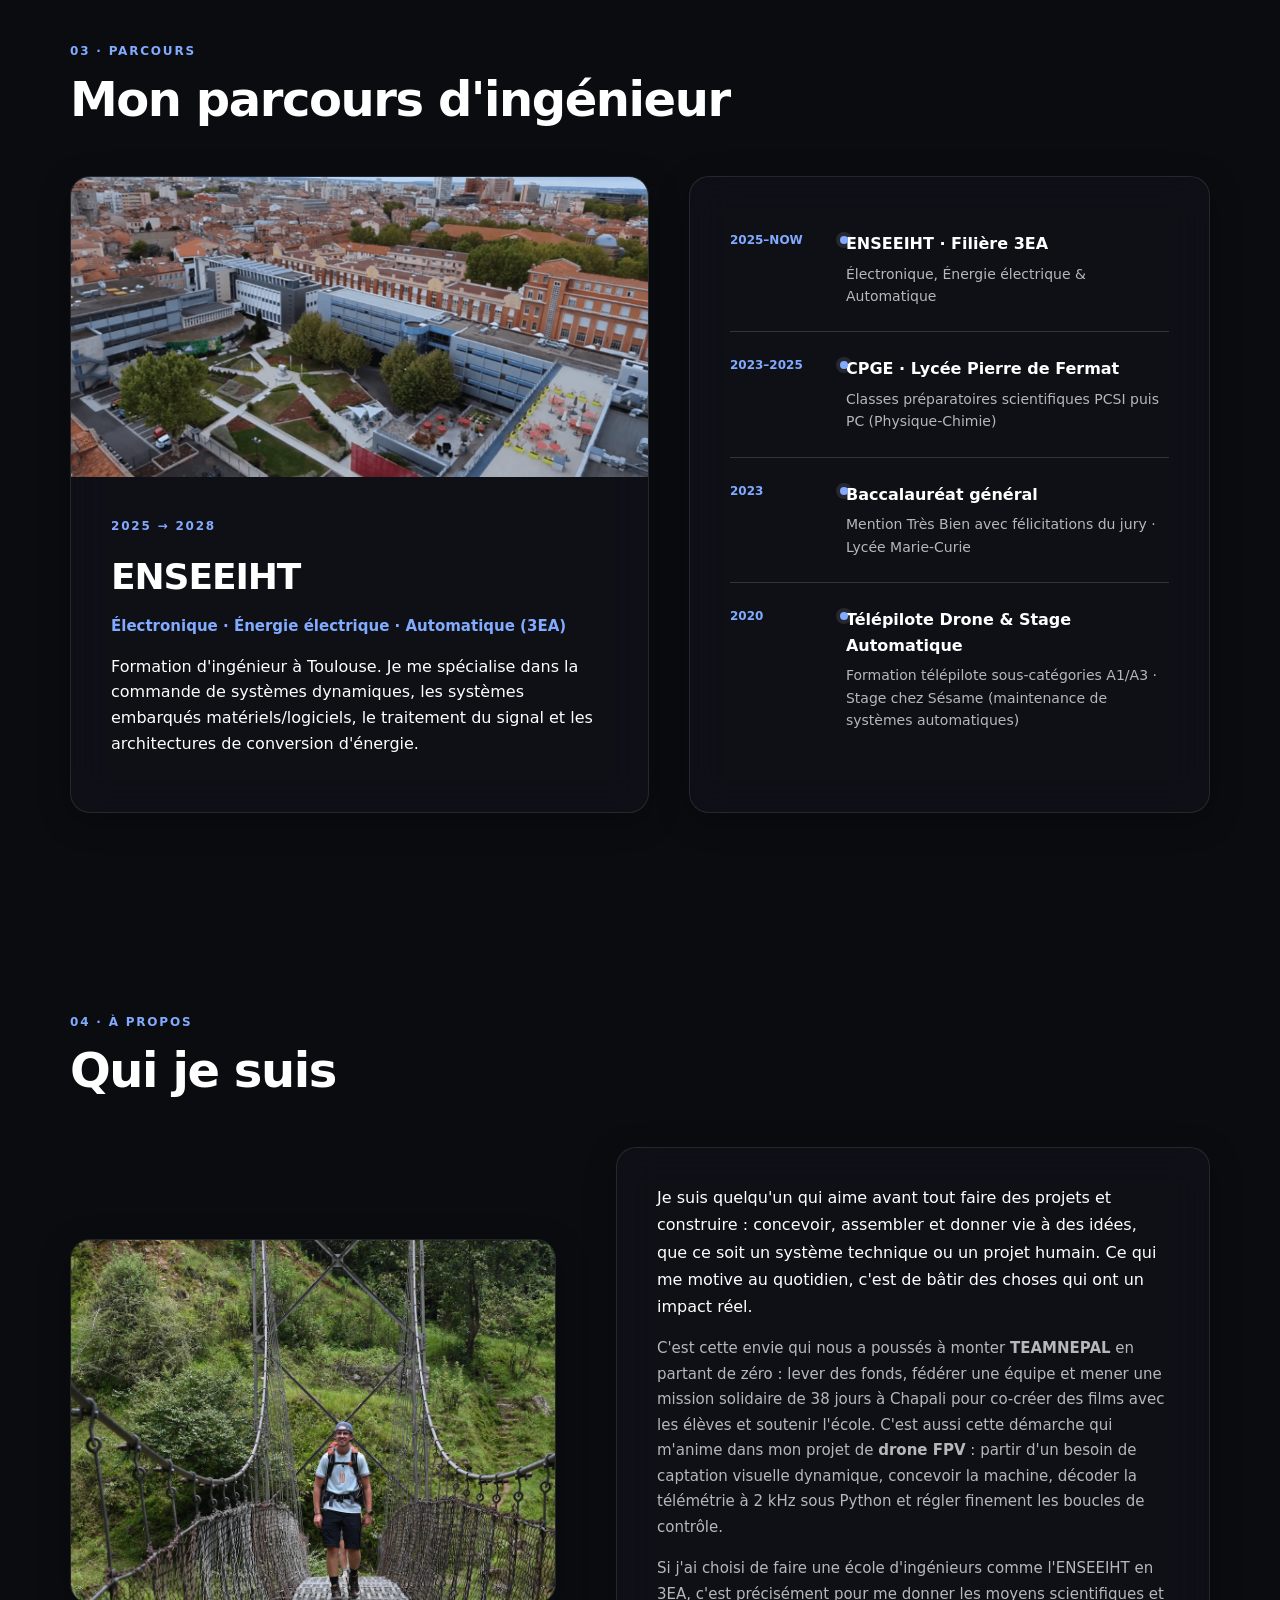
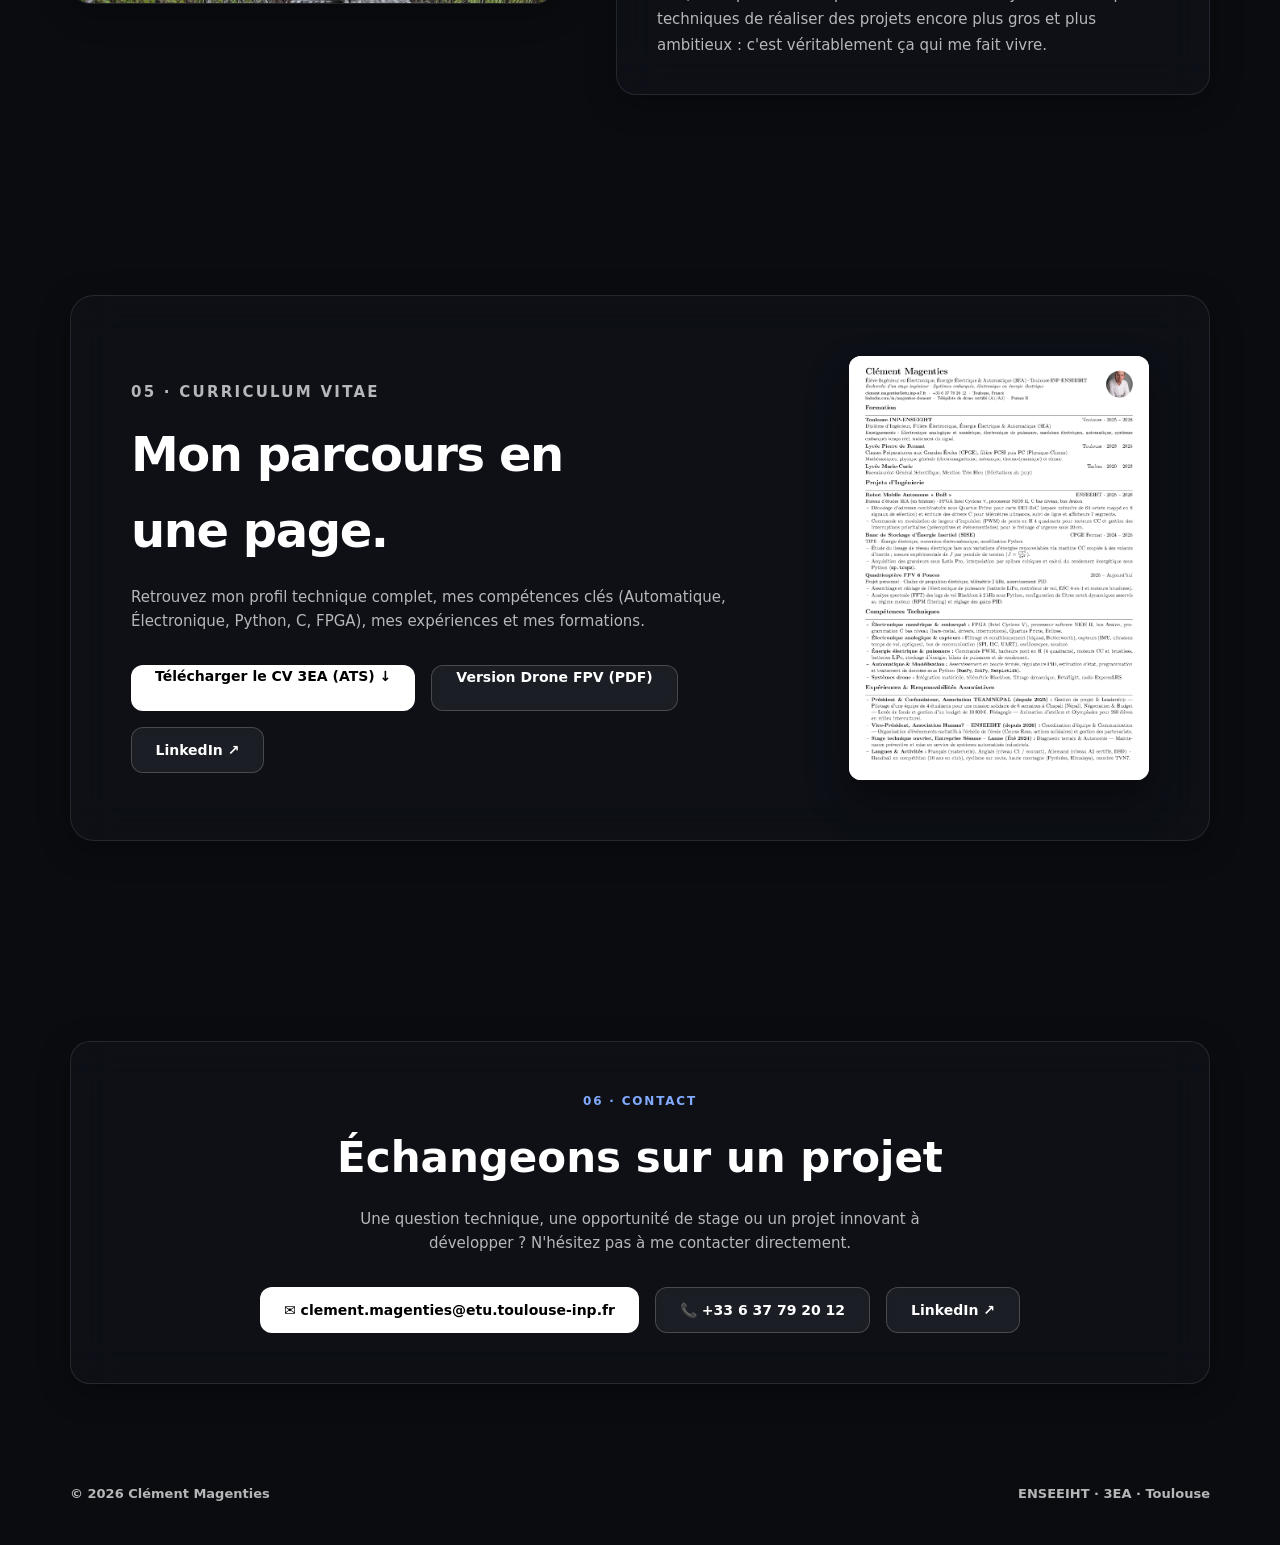
==== commit 6b05f5ea: "Add files via upload" ====
--- a/index.html
+++ b/index.html
@@ -11,7 +11,7 @@
 <body>
   <!-- FOND VIDÉO GLOBAL -->
   <div class="site-bg">
-    <video autoplay loop muted playsinline class="bg-video">
+    <video autoplay loop muted playsinline preload="auto" class="bg-video">
       <source src="mavideo.mp4" type="video/mp4">
     </video>
     <div class="bg-overlay"></div>
@@ -24,8 +24,9 @@
     </a>
     <nav class="nav" aria-label="Navigation principale">
       <a href="#projects"><span data-lang="fr">Projets</span><span data-lang="en">Projects</span></a>
-      <a href="#journey"><span data-lang="fr">Parcours</span><span data-lang="en">Journey</span></a>
-      <a href="#about"><span data-lang="fr">À propos</span><span data-lang="en">About</span></a>
+      <a href="mobilite.html"><span data-lang="fr">Mobilité</span><span data-lang="en">Mobility</span></a>
+      <a href="engagement.html"><span data-lang="fr">Engagement civique</span><span data-lang="en">Civic Engagement</span></a>
+      <a href="ppp.html"><span data-lang="fr">PPP</span><span data-lang="en">PPP</span></a>
       <a href="#cv"><span data-lang="fr">CV</span><span data-lang="en">Resume</span></a>
       <a href="#contact"><span data-lang="fr">Contact</span><span data-lang="en">Contact</span></a>
     </nav>
@@ -48,14 +49,9 @@
         
         <h1 class="hero__name">Clément Magenties</h1>
         
-        <p class="hero__skills">
-          <span data-lang="fr">Automatique · Systèmes Embarqués · Électronique · Drones</span>
-          <span data-lang="en">Control Theory · Embedded Systems · Electronics · Drones</span>
-        </p>
-
-        <p class="hero__text">
-          <span data-lang="fr">Étudiant ingénieur à l’ENSEEIHT, je conçois, contrôle et expérimente des systèmes physiques réels — avec une approche alliant rigueur théorique, traitement de données et réalisation pratique.</span>
-          <span data-lang="en">Engineering student at ENSEEIHT, I design, control, and experiment with real-world physical systems — combining theoretical modeling, data processing, and hands-on implementation.</span>
+        <p class="hero__skills" style="margin-bottom: 32px;">
+          <span data-lang="fr">Automatique · Systèmes Embarqués · Électronique · Robotique & Drones</span>
+          <span data-lang="en">Control Theory · Embedded Systems · Electronics · Robotics & Drones</span>
         </p>
 
         <div class="hero__actions">
@@ -76,7 +72,7 @@
         <h2><span data-lang="fr">Ce que je construis</span><span data-lang="en">What I build</span></h2>
       </div>
 
-      <div class="projects-grid">
+      <div class="projects-grid projects-grid--4">
         <!-- 01 : FPV Drone -->
         <article class="project-card glass-panel reveal">
           <a class="project-card__media" href="drone.html" aria-label="Projet Drone FPV">
@@ -93,12 +89,6 @@
               <span data-lang="fr">Analyse télémétrique Blackbox à 2 kHz, traitement du signal sous Python et réglage de filtres biquad sur quadricoptère personnalisé.</span>
               <span data-lang="en">2 kHz Blackbox telemetry analysis, Python signal processing, and biquad filter tuning on a custom quadcopter.</span>
             </p>
-            <div class="tags">
-              <span>Python</span>
-              <span>PID</span>
-              <span>Blackbox</span>
-              <span>Betaflight</span>
-            </div>
             <a class="text-link" href="drone.html">
               <span data-lang="fr">Explorer le projet →</span>
               <span data-lang="en">Explore project →</span>
@@ -122,12 +112,6 @@
               <span data-lang="fr">Conception conjointe matériel/logiciel : décodage d'adresse sous Quartus, pilotes C bas niveau et gestion d'interruptions sur carte DE1-SoC.</span>
               <span data-lang="en">Hardware/software co-design: address decoding in Quartus, low-level C drivers, and interrupt handling on a DE1-SoC board.</span>
             </p>
-            <div class="tags">
-              <span>C</span>
-              <span>FPGA Cyclone V</span>
-              <span>NIOS II</span>
-              <span>Quartus</span>
-            </div>
             <a class="text-link" href="c-project.html">
               <span data-lang="fr">Explorer le projet →</span>
               <span data-lang="en">Explore project →</span>
@@ -151,12 +135,6 @@
               <span data-lang="fr">Conception d'un banc de stockage inertiel (SISE), mesure de J par pendule de torsion et modélisation énergétique sous Python.</span>
               <span data-lang="en">Design of an experimental flywheel energy storage bench (FESS), moment of inertia characterization, and Python modeling.</span>
             </p>
-            <div class="tags">
-              <span>Énergie</span>
-              <span>Python</span>
-              <span>Latis Pro</span>
-              <span>Signal</span>
-            </div>
             <a class="text-link" href="flywheel.html">
               <span data-lang="fr">Explorer le projet →</span>
               <span data-lang="en">Explore project →</span>
@@ -167,25 +145,19 @@
         <!-- 04 : TEAMNEPAL -->
         <article class="project-card glass-panel reveal reveal--delay">
           <a class="project-card__media" href="nepal.html" aria-label="Projet Solidaire Népal">
-            <img src="nepal.jpg" alt="Village de Chapali Népal">
+            <img src="nepal_prayer_flags.jpg" alt="Drapeaux de prières tibétains et collines de Chapali au Népal">
           </a>
           <div class="project-card__body">
             <div class="project-card__meta"><span>04</span><span>TEAMNEPAL · 2026</span></div>
             <h3>Nepal</h3>
             <p class="project-card__subtitle">
-              <span data-lang="fr">Solidarité internationale & Création numérique</span>
-              <span data-lang="en">International Solidarity & Digital Storytelling</span>
-            </p>
-            <p>
-              <span data-lang="fr">5 semaines à Chapali pour co-créer 3 courts-métrages ODD avec des lycéens népalais et organiser des Olympiades pour 260 élèves.</span>
-              <span data-lang="en">5 weeks in Chapali co-creating 3 SDG short films with students at Victor Hugo School and hosting Olympics for 260 pupils.</span>
-            </p>
-            <div class="tags">
-              <span>Vidéo</span>
-              <span>Éducation</span>
-              <span>Solidarité</span>
-              <span>Direction</span>
-            </div>
+              <span data-lang="fr">Solidarité, Cinéma ODD & Numérique</span>
+              <span data-lang="en">Solidarity, SDG Cinema & Digital Media</span>
+            </p>
+            <p>
+              <span data-lang="fr">38 jours à Chapali pour co-créer des courts-métrages fiction avec les élèves et soutenir l'école (budget : 9 300 €, financé par le FONJEP, N7DEV et les Alumnis).</span>
+              <span data-lang="en">38 days in Chapali co-creating student fiction films and supporting the school (9,300 € budget, backed by FONJEP, N7DEV and Alumni).</span>
+            </p>
             <a class="text-link" href="nepal.html">
               <span data-lang="fr">Découvrir le projet →</span>
               <span data-lang="en">Discover project →</span>
@@ -195,10 +167,86 @@
       </div>
     </section>
 
+    <!-- MOBILITÉ, ENGAGEMENT & PPP -->
+    <section id="academic" class="section">
+      <div class="section-heading reveal">
+        <p class="eyebrow">02 · <span data-lang="fr">ORIENTATION & ENGAGEMENT</span><span data-lang="en">PATHWAY & ENGAGEMENT</span></p>
+        <h2><span data-lang="fr">Mobilité, Engagement & PPP</span><span data-lang="en">Mobility, Engagement & PPP</span></h2>
+      </div>
+
+      <div class="projects-grid projects-grid--3">
+        <!-- TUILE 1 : MOBILITÉ INTERNATIONALE -->
+        <article class="project-card glass-panel reveal">
+          <div class="project-card__body">
+            <div class="project-card__meta">
+              <span>NÉPAL · STAGE 2A</span>
+            </div>
+            <h3><span data-lang="fr">Mobilité Internationale</span><span data-lang="en">International Mobility</span></h3>
+            <p class="project-card__subtitle">
+              <span data-lang="fr">Immersion au Népal & Stage à l'étranger</span>
+              <span data-lang="en">Nepal Immersion & Internship Abroad</span>
+            </p>
+            <p>
+              <span data-lang="fr">Après 6 semaines sur le terrain au Népal, je prépare mon stage de deuxième année à l'étranger dans la robotique caméra et les drones.</span>
+              <span data-lang="en">Following 6 weeks on the ground in Nepal, I am preparing my year 2 internship abroad in camera robotics and drones.</span>
+            </p>
+            <a class="text-link" href="mobilite.html">
+              <span data-lang="fr">Voir la mobilité internationale →</span>
+              <span data-lang="en">View international mobility →</span>
+            </a>
+          </div>
+        </article>
+
+        <!-- TUILE 2 : ENGAGEMENT ASSOCIATIF & CITOYEN -->
+        <article class="project-card glass-panel reveal reveal--delay">
+          <div class="project-card__body">
+            <div class="project-card__meta">
+              <span>ASSOCIATIF · SOLIDARITÉ</span>
+            </div>
+            <h3><span data-lang="fr">Engagement Civique</span><span data-lang="en">Civic Engagement</span></h3>
+            <p class="project-card__subtitle">
+              <span data-lang="fr">TEAMNEPAL, TVN7 & Human7</span>
+              <span data-lang="en">TEAMNEPAL, TVN7 & Human7</span>
+            </p>
+            <p>
+              <span data-lang="fr">Président de TEAMNEPAL (mission solidaire et éducative de 9 300 € au Népal financée par le FONJEP, N7DEV et les Alumnis), membre actif de TVN7 et Vice-Président d'Human7.</span>
+              <span data-lang="en">President of TEAMNEPAL (9,300 € educational solidarity project in Nepal funded by FONJEP, N7DEV, and Alumni), active TVN7 member, and Vice-President of Human7.</span>
+            </p>
+            <a class="text-link" href="engagement.html">
+              <span data-lang="fr">Découvrir mes engagements →</span>
+              <span data-lang="en">Explore civic initiatives →</span>
+            </a>
+          </div>
+        </article>
+
+        <!-- TUILE 3 : PPP -->
+        <article class="project-card glass-panel reveal">
+          <div class="project-card__body">
+            <div class="project-card__meta">
+              <span>ORIENTATION PROFESSIONNELLE</span>
+            </div>
+            <h3><span data-lang="fr">PPP</span><span data-lang="en">PPP</span></h3>
+            <p class="project-card__subtitle">
+              <span data-lang="fr">Drones, Automatique, Image & Vidéo</span>
+              <span data-lang="en">Drones, Control Systems, Imaging & Video</span>
+            </p>
+            <p>
+              <span data-lang="fr">Mon projet professionnel : lier l'automatique, les drones, l'image et la vidéo, avec une trajectoire claire de stages et d'alternance.</span>
+              <span data-lang="en">My career project: connecting control systems, drones, imaging, and video, with a clear roadmap of internships and work-study.</span>
+            </p>
+            <a class="text-link" href="ppp.html">
+              <span data-lang="fr">Voir le projet PPP →</span>
+              <span data-lang="en">View PPP project →</span>
+            </a>
+          </div>
+        </article>
+      </div>
+    </section>
+
     <!-- JOURNEY -->
     <section id="journey" class="section journey">
       <div class="section-heading reveal">
-        <p class="eyebrow">02 · <span data-lang="fr">PARCOURS</span><span data-lang="en">JOURNEY</span></p>
+        <p class="eyebrow">03 · <span data-lang="fr">PARCOURS</span><span data-lang="en">JOURNEY</span></p>
         <h2><span data-lang="fr">Mon parcours d'ingénieur</span><span data-lang="en">My engineering journey</span></h2>
       </div>
 
@@ -257,7 +305,7 @@
     <!-- ABOUT -->
     <section id="about" class="section about">
       <div class="section-heading reveal">
-        <p class="eyebrow">03 · <span data-lang="fr">À PROPOS</span><span data-lang="en">ABOUT ME</span></p>
+        <p class="eyebrow">04 · <span data-lang="fr">À PROPOS</span><span data-lang="en">ABOUT ME</span></p>
         <h2><span data-lang="fr">Qui je suis</span><span data-lang="en">Who I am</span></h2>
       </div>
 
@@ -266,43 +314,19 @@
           <img src="moi.png" alt="Clément Magenties">
         </div>
 
-        <div class="about-copy glass-panel reveal reveal--delay" style="padding: 40px; border-radius: 20px;">
-          <p class="about-intro">
-            <span data-lang="fr">Je m'appelle Clément, j'ai 21 ans, et j'étudie l'ingénierie à l'ENSEEIHT. Ce qui me passionne, c'est de comprendre la structure intime d'un système physique, puis de passer rapidement de la théorie à l'expérimentation et à la réalisation concrète.</span>
-            <span data-lang="en">I'm Clément, 21 years old, studying engineering at ENSEEIHT. What drives me is understanding physical systems from the ground up, then bridging theory with rigorous testing and hands-on building.</span>
+        <div class="about-copy glass-panel reveal reveal--delay" style="padding: 36px 40px; border-radius: 20px; display: flex; flex-direction: column; gap: 16px;">
+          <p style="font-size: 16px; line-height: 1.7; color: var(--ink); margin: 0;">
+            <span data-lang="fr">Je suis quelqu'un qui aime avant tout faire des projets et construire : concevoir, assembler et donner vie à des idées, que ce soit un système technique ou un projet humain. Ce qui me motive au quotidien, c'est de bâtir des choses qui ont un impact réel.</span>
+            <span data-lang="en">Above all, I love building projects: designing, crafting, and turning ideas into reality, whether through dynamic engineering systems or community initiatives. What truly motivates me is creating things with genuine impact.</span>
           </p>
-          <div class="values">
-            <div class="value">
-              <h3><span data-lang="fr">01 · Concevoir & Monter</span><span data-lang="en">01 · Build & Prototype</span></h3>
-              <p><span data-lang="fr">J'assemble et calibre du matériel physique : châssis drones, cartes FPGA, capteurs et circuits électroniques.</span><span data-lang="en">I assemble and calibrate physical hardware: custom drone frames, FPGA boards, sensors, and electronic circuits.</span></p>
-            </div>
-            <div class="value">
-              <h3><span data-lang="fr">02 · Mesurer & Asservir</span><span data-lang="en">02 · Measure & Control</span></h3>
-              <p><span data-lang="fr">J'acquiers des données réelles, analyse les spectres fréquentiels sous Python et règle finement les boucles de contrôle (PID).</span><span data-lang="en">I acquire real sensor data, analyze frequency spectra in Python, and fine-tune feedback control loops (PID).</span></p>
-            </div>
-            <div class="value">
-              <h3><span data-lang="fr">03 · Documenter & Transmettre</span><span data-lang="en">03 · Document & Share</span></h3>
-              <p><span data-lang="fr">Je photographie et filme mes projets pour vulgariser la démarche technique, partager les résultats et animer des projets associatifs (TVN7, TEAMNEPAL).</span><span data-lang="en">I photograph and produce videos to communicate technical approaches, share results, and lead community projects (TVN7, TEAMNEPAL).</span></p>
-            </div>
-          </div>
-        </div>
-      </div>
-
-      <div class="personal-grid reveal">
-        <div class="personal-card glass-panel">
-          <span class="personal-icon">🚁</span>
-          <h3><span data-lang="fr">FPV & Réalisation</span><span data-lang="en">FPV & Video</span></h3>
-          <p><span data-lang="fr">Pilotage immersif haute précision, protocoles radio (ExpressLRS), télémétrie de vol et montage vidéo (DaVinci Resolve, TVN7).</span><span data-lang="en">High-precision immersive flying, radio protocols (ExpressLRS), flight telemetry, and video editing (DaVinci Resolve, TVN7).</span></p>
-        </div>
-        <div class="personal-card glass-panel">
-          <span class="personal-icon">🏐</span>
-          <h3><span data-lang="fr">Sports d'équipe</span><span data-lang="en">Team Sports</span></h3>
-          <p><span data-lang="fr">Handball en compétition régionale et basketball. Rigueur, esprit collectif, prise de décision rapide et communication.</span><span data-lang="en">Regional competition handball and basketball. Team cohesion, discipline, rapid decision-making, and communication.</span></p>
-        </div>
-        <div class="personal-card glass-panel">
-          <span class="personal-icon">⛰️</span>
-          <h3><span data-lang="fr">Outdoor & Montagne</span><span data-lang="en">Outdoor & Mountains</span></h3>
-          <p><span data-lang="fr">Vélo de route, randonnées et treks en haute altitude, paddle. Goût de l'effort continu, endurance et adaptabilité.</span><span data-lang="en">Road cycling, high-altitude trekking, and paddleboarding. Focus on endurance, resilience, and adaptability.</span></p>
+          <p style="font-size: 15px; line-height: 1.7; color: var(--muted); margin: 0;">
+            <span data-lang="fr">C'est cette envie qui nous a poussés à monter <strong>TEAMNEPAL</strong> en partant de zéro : lever des fonds, fédérer une équipe et mener une mission solidaire de 38 jours à Chapali pour co-créer des films avec les élèves et soutenir l'école. C'est aussi cette démarche qui m'anime dans mon projet de <strong>drone FPV</strong> : partir d'un besoin de captation visuelle dynamique, concevoir la machine, décoder la télémétrie à 2 kHz sous Python et régler finement les boucles de contrôle.</span>
+            <span data-lang="en">This mindset led us to build <strong>TEAMNEPAL</strong> from scratch: raising funds, structuring a team, and directing a 38-day mission in Chapali to co-create films with students and support their school. It is the same drive behind my <strong>FPV drone</strong> project: starting from dynamic camera framing needs, building the hardware, analyzing 2 kHz telemetry in Python, and fine-tuning feedback control loops.</span>
+          </p>
+          <p style="font-size: 15px; line-height: 1.7; color: var(--muted); margin: 0;">
+            <span data-lang="fr">Si j'ai choisi de faire une école d'ingénieurs comme l'ENSEEIHT en 3EA, c'est précisément pour me donner les moyens scientifiques et techniques de réaliser des projets encore plus gros et plus ambitieux : c'est véritablement ça qui me fait vivre.</span>
+            <span data-lang="en">Choosing an engineering school like ENSEEIHT (3EA) is directly tied to this ambition: mastering the scientific and technical tools to take on even bigger, more demanding projects — that is what truly drives me every day.</span>
+          </p>
         </div>
       </div>
     </section>
@@ -311,7 +335,7 @@
     <section id="cv" class="section">
       <div class="cv-card glass-panel reveal">
         <div>
-          <p class="eyebrow">04 · <span data-lang="fr">CURRICULUM VITAE</span><span data-lang="en">RESUME</span></p>
+          <p class="eyebrow">05 · <span data-lang="fr">CURRICULUM VITAE</span><span data-lang="en">RESUME</span></p>
           <h2><span data-lang="fr">Mon parcours en une page.</span><span data-lang="en">My journey on one page.</span></h2>
           <p>
             <span data-lang="fr">Retrouvez mon profil technique complet, mes compétences clés (Automatique, Électronique, Python, C, FPGA), mes expériences et mes formations.</span>
@@ -321,6 +345,7 @@
             <a class="button button--primary" href="cv_clement_magenties_3ea_fr.pdf" download data-lang="fr">Télécharger le CV 3EA (ATS) ↓</a>
             <a class="button button--primary" href="cv_drone_swiss_en.pdf" download data-lang="en">Download Resume (EN) ↓</a>
             <a class="button button--secondary" href="cv_drone_swiss_fr.pdf" download data-lang="fr">Version Drone FPV (PDF)</a>
+            <a class="button button--secondary" href="cv_drone_swiss_en.pdf" download data-lang="en">FPV Drone Resume (PDF)</a>
             <a class="button button--secondary" href="https://www.linkedin.com/in/magenties-clement/" target="_blank" rel="noopener">LinkedIn ↗</a>
           </div>
         </div>
@@ -334,7 +359,7 @@
     <!-- CONTACT -->
     <section id="contact" class="section">
       <div class="glass-panel reveal" style="padding: 50px 40px; border-radius: var(--radius); text-align: center;">
-        <p class="eyebrow">05 · <span data-lang="fr">CONTACT</span><span data-lang="en">CONTACT</span></p>
+        <p class="eyebrow">06 · <span data-lang="fr">CONTACT</span><span data-lang="en">CONTACT</span></p>
         <h2 style="margin: 0 0 16px; font-size: clamp(28px, 3.5vw, 42px);">
           <span data-lang="fr">Échangeons sur un projet</span>
           <span data-lang="en">Let's connect</span>
@@ -344,8 +369,8 @@
           <span data-lang="en">Have a technical question, an internship opportunity, or an innovative project to build? Feel free to reach out directly.</span>
         </p>
         <div style="display: flex; gap: 16px; justify-content: center; flex-wrap: wrap;">
-          <a class="button button--primary" href="mailto:clement.magenties@etu.inp-n7.fr">
-            <span>✉ clement.magenties@etu.inp-n7.fr</span>
+          <a class="button button--primary" href="mailto:clement.magenties@etu.toulouse-inp.fr">
+            <span>✉ clement.magenties@etu.toulouse-inp.fr</span>
           </a>
           <a class="button button--secondary" href="tel:+33637792012">
             <span>📞 +33 6 37 79 20 12</span>
@@ -363,31 +388,6 @@
     <span>ENSEEIHT · 3EA · Toulouse</span>
   </footer>
 
-  <script>
-    (() => {
-      const root = document.documentElement;
-      const buttons = document.querySelectorAll("[data-lang-switch]");
-      function setLang(lang) {
-        root.classList.toggle("lang-fr", lang === "fr");
-        root.classList.toggle("lang-en", lang === "en");
-        buttons.forEach(btn => btn.setAttribute("aria-pressed", String(btn.dataset.langSwitch === lang)));
-        document.documentElement.lang = lang;
-        try { localStorage.setItem("portfolio_lang", lang); } catch (e) {}
-      }
-      buttons.forEach(btn => btn.addEventListener("click", () => setLang(btn.dataset.langSwitch)));
-      const savedLang = localStorage.getItem("portfolio_lang") || "fr";
-      setLang(savedLang);
-
-      const revealElements = document.querySelectorAll(".reveal");
-      if ("IntersectionObserver" in window) {
-        const observer = new IntersectionObserver(entries => {
-          entries.forEach(entry => {
-            if (entry.isIntersecting) { entry.target.classList.add("is-visible"); observer.unobserve(entry.target); }
-          });
-        }, { threshold: 0.1 });
-        revealElements.forEach(el => observer.observe(el));
-      } else { revealElements.forEach(el => el.classList.add("is-visible")); }
-    })();
-  </script>
+  <script src="main.js"></script>
 </body>
 </html>
